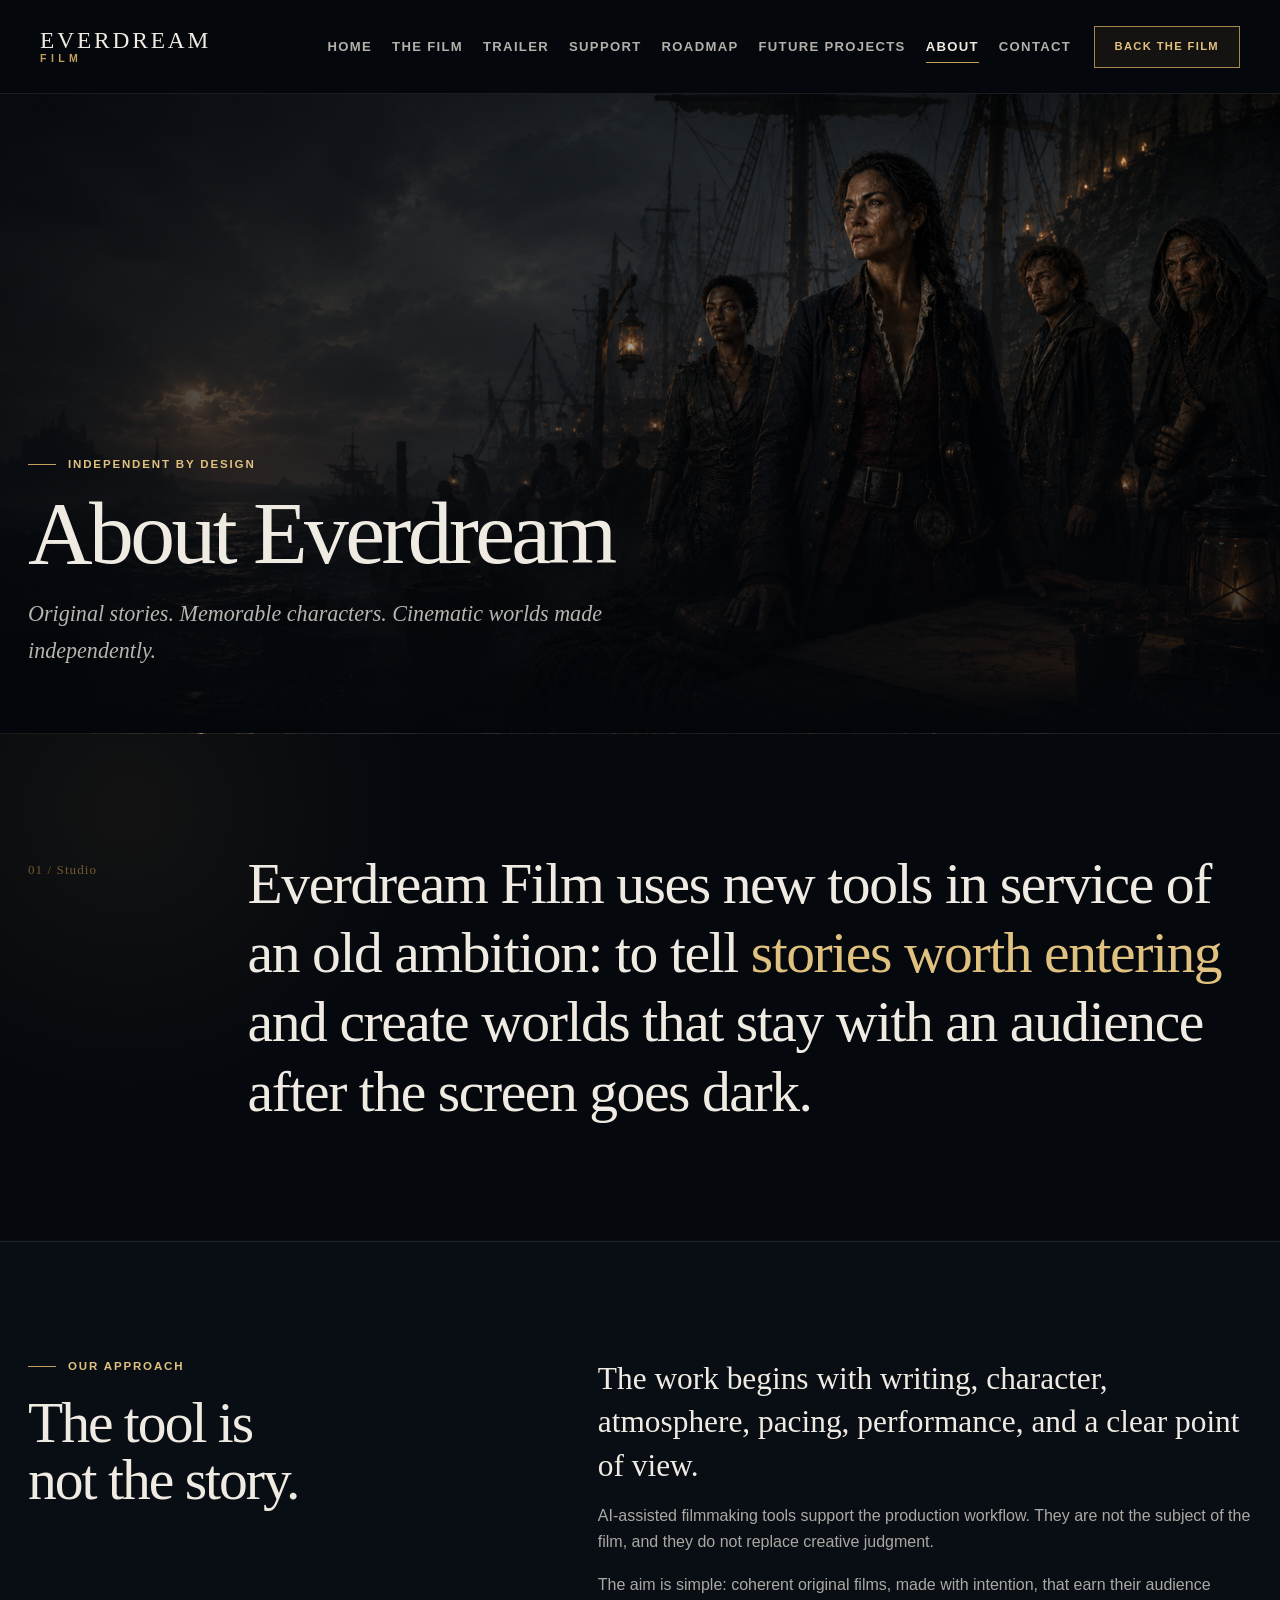
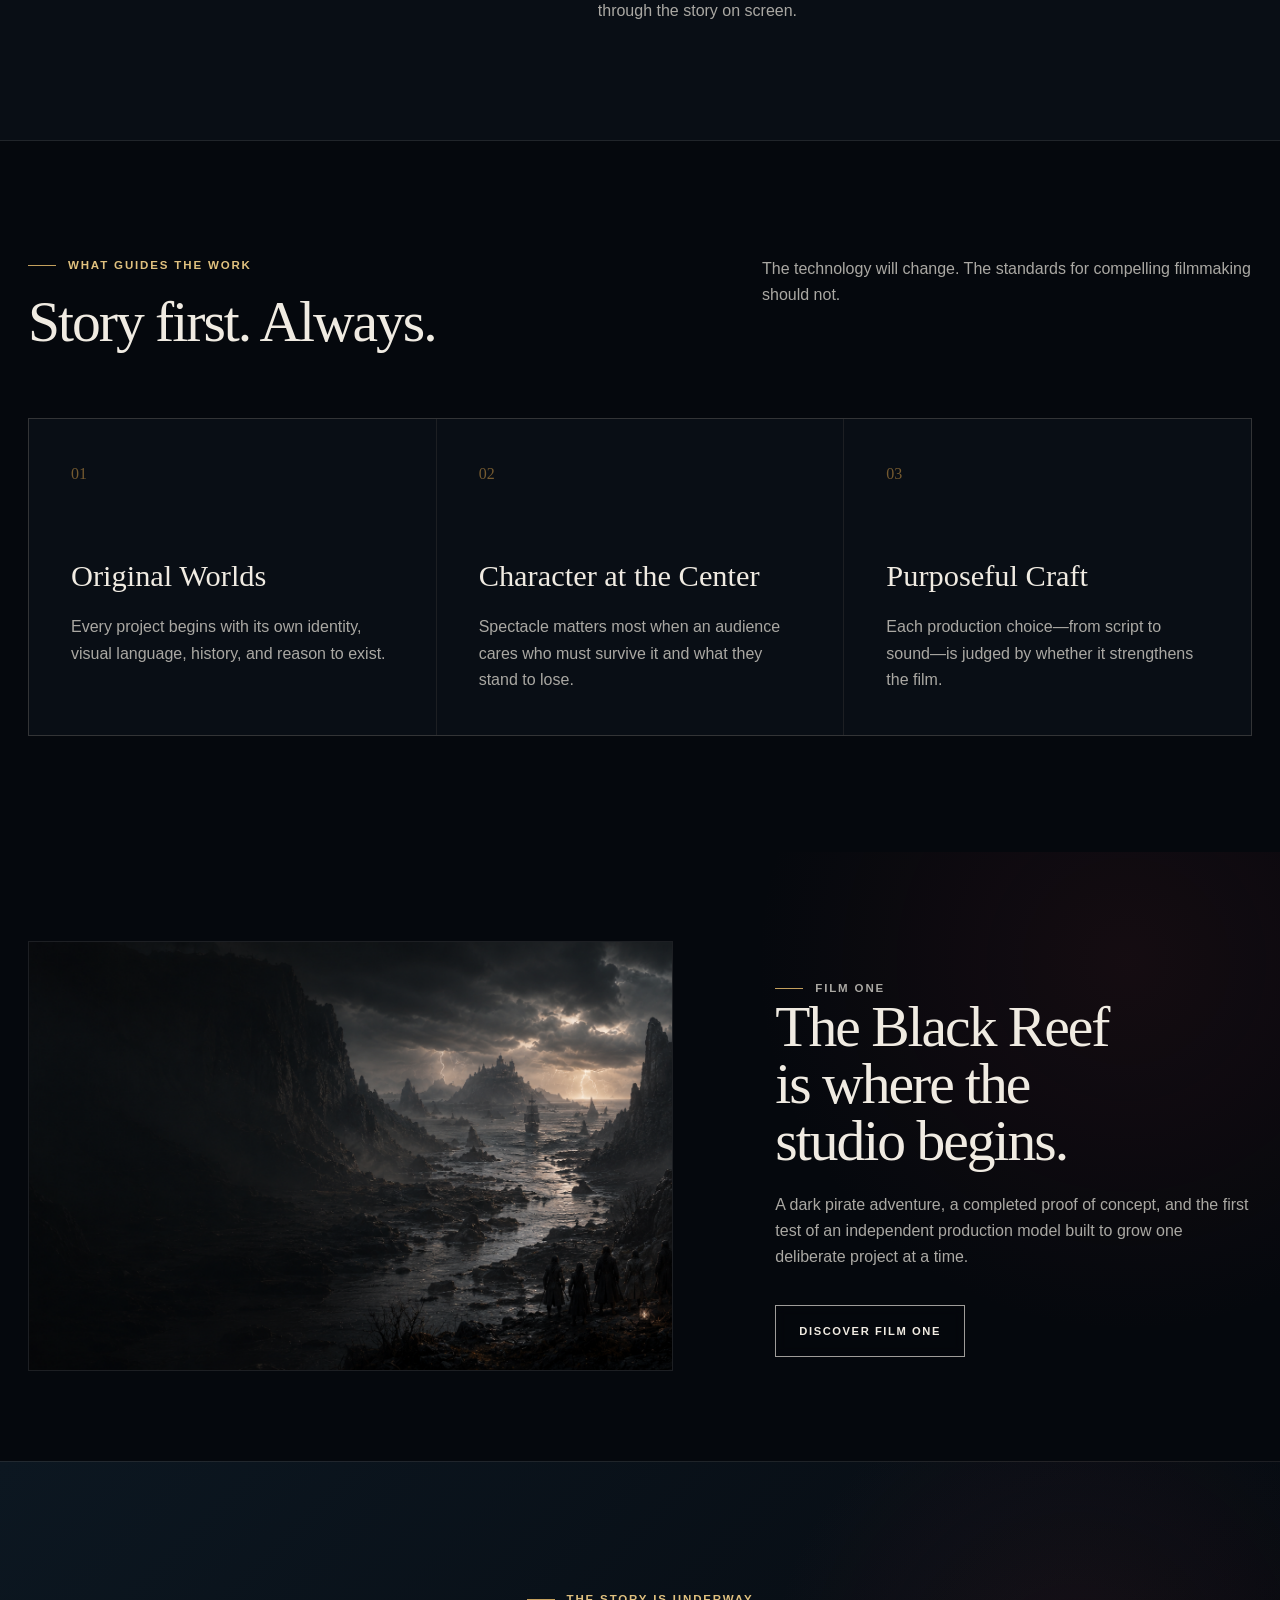
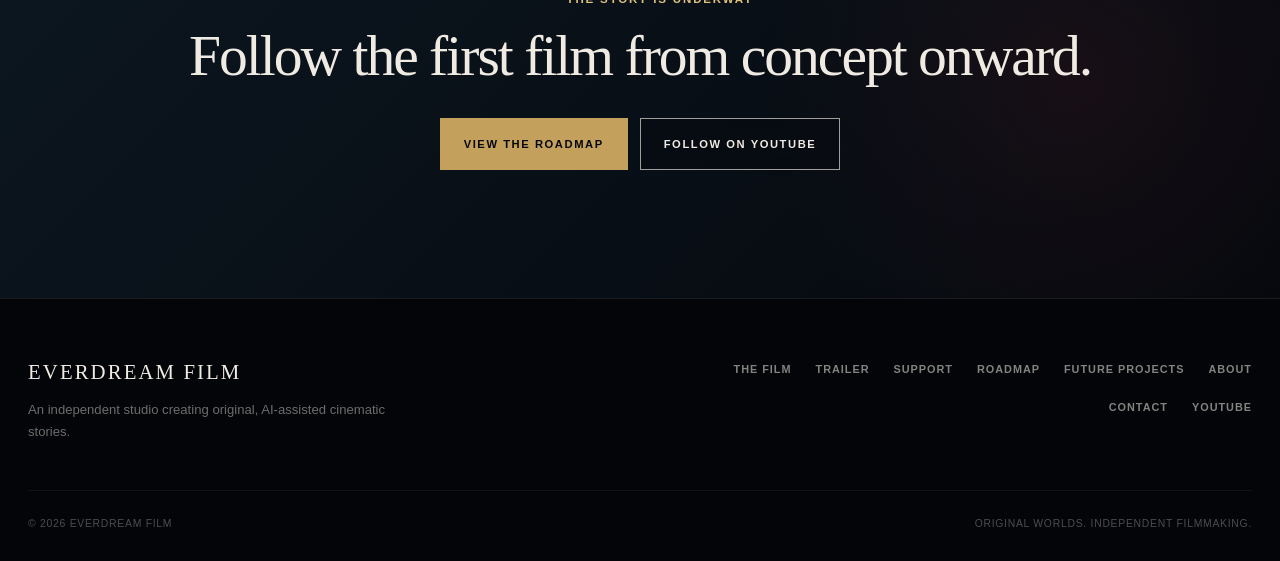
==== about.html @ 4c3705dc "Initial Everdream Film website" ====
<!doctype html>
<html lang="en">
  <head>
    <meta charset="utf-8">
    <meta name="viewport" content="width=device-width, initial-scale=1">
    <meta name="description" content="Everdream Film is an independent studio focused on original AI-assisted cinematic storytelling, characters, and worlds.">
    <meta name="theme-color" content="#05080d">
    <title>About | Everdream Film</title>
    <link rel="stylesheet" href="css/styles.css">
    <script src="js/main.js" defer></script>
  </head>
  <body>
    <a class="skip-link" href="#main-content">Skip to content</a>

    <header class="site-header">
      <div class="nav-wrap">
        <a class="wordmark" href="index.html" aria-label="Everdream Film home"><span class="wordmark__name">EVERDREAM</span><span class="wordmark__type">Film</span></a>
        <button class="menu-toggle" type="button" aria-expanded="false" aria-controls="site-navigation" aria-label="Open navigation"><span class="menu-toggle__line"></span></button>
        <nav class="site-nav" id="site-navigation" aria-label="Primary navigation" data-open="false">
          <ul class="site-nav__list">
            <li><a class="site-nav__link" href="index.html">Home</a></li>
            <li><a class="site-nav__link" href="film.html">The Film</a></li>
            <li><a class="site-nav__link" href="trailer.html">Trailer</a></li>
            <li><a class="site-nav__link" href="support.html">Support</a></li>
            <li><a class="site-nav__link" href="roadmap.html">Roadmap</a></li>
            <li><a class="site-nav__link" href="projects.html">Future Projects</a></li>
            <li><a class="site-nav__link" href="about.html" aria-current="page">About</a></li>
            <li><a class="site-nav__link" href="contact.html">Contact</a></li>
          </ul>
          <a class="back-film" href="support.html">Back the Film</a>
        </nav>
      </div>
    </header>

    <main id="main-content">
      <section class="page-hero page-hero--about" aria-labelledby="page-title">
        <div class="page-hero__content">
          <p class="eyebrow">Independent by design</p>
          <h1 class="page-title" id="page-title">About Everdream</h1>
          <p class="lede">Original stories. Memorable characters. Cinematic worlds made independently.</p>
        </div>
      </section>

      <section class="section about-manifesto" aria-labelledby="studio-statement">
        <div class="shell about-manifesto__grid">
          <p class="about-manifesto__index" aria-hidden="true">01 / Studio</p>
          <p class="about-statement" id="studio-statement">Everdream Film uses new tools in service of an old ambition: to tell <em>stories worth entering</em> and create worlds that stay with an audience after the screen goes dark.</p>
        </div>
      </section>

      <section class="section section--navy" aria-labelledby="approach-title">
        <div class="shell intro-grid">
          <div><p class="eyebrow">Our approach</p><h2 class="section-title" id="approach-title">The tool is not the story.</h2></div>
          <div class="body-copy">
            <p class="intro-copy">The work begins with writing, character, atmosphere, pacing, performance, and a clear point of view.</p>
            <p>AI-assisted filmmaking tools support the production workflow. They are not the subject of the film, and they do not replace creative judgment.</p>
            <p>The aim is simple: coherent original films, made with intention, that earn their audience through the story on screen.</p>
          </div>
        </div>
      </section>

      <section class="section" aria-labelledby="principles-title">
        <div class="shell">
          <div class="section-heading section-heading--top">
            <div><p class="eyebrow">What guides the work</p><h2 class="section-title" id="principles-title">Story first. Always.</h2></div>
            <p class="section-heading__copy">The technology will change. The standards for compelling filmmaking should not.</p>
          </div>

          <div class="principles-grid">
            <article class="principle"><span class="principle__index">01</span><h3>Original Worlds</h3><p>Every project begins with its own identity, visual language, history, and reason to exist.</p></article>
            <article class="principle"><span class="principle__index">02</span><h3>Character at the Center</h3><p>Spectacle matters most when an audience cares who must survive it and what they stand to lose.</p></article>
            <article class="principle"><span class="principle__index">03</span><h3>Purposeful Craft</h3><p>Each production choice—from script to sound—is judged by whether it strengthens the film.</p></article>
          </div>
        </div>
      </section>

      <section class="section section--compact section--red-glow about-film-one" aria-labelledby="first-project-title">
        <div class="shell story-grid">
          <div class="about-film-art"><img src="assets/images/3317222d-1629-45ef-945c-880b752edb7c.png" alt="The crew looking toward the distant island of Black Reef" loading="lazy"></div>
          <div class="story-copy">
            <p class="eyebrow">Film One</p>
            <h2 class="section-title" id="first-project-title">The Black Reef is where the studio begins.</h2>
            <p>A dark pirate adventure, a completed proof of concept, and the first test of an independent production model built to grow one deliberate project at a time.</p>
            <div class="button-row"><a class="button button--ghost" href="film.html">Discover Film One</a></div>
          </div>
        </div>
      </section>

      <section class="closing-cta" aria-labelledby="about-cta-title">
        <div class="shell closing-cta__inner">
          <p class="eyebrow">The story is underway</p>
          <h2 class="section-title" id="about-cta-title">Follow the first film from concept onward.</h2>
          <div class="button-row"><a class="button button--primary" href="roadmap.html">View the Roadmap</a><a class="button button--ghost" href="https://www.youtube.com/@EverdreamAI">Follow on YouTube</a></div>
        </div>
      </section>
    </main>

    <footer class="site-footer">
      <div class="shell">
        <div class="footer-top"><div><p class="footer-title">Everdream Film</p><p class="footer-copy">An independent studio creating original, AI-assisted cinematic stories.</p></div><ul class="footer-nav" aria-label="Footer navigation"><li><a href="film.html">The Film</a></li><li><a href="trailer.html">Trailer</a></li><li><a href="support.html">Support</a></li><li><a href="roadmap.html">Roadmap</a></li><li><a href="projects.html">Future Projects</a></li><li><a href="about.html">About</a></li><li><a href="contact.html">Contact</a></li><li><a href="https://www.youtube.com/@EverdreamAI">YouTube</a></li></ul></div>
        <div class="footer-bottom"><span>© <span data-current-year>2026</span> Everdream Film</span><span>Original worlds. Independent filmmaking.</span></div>
      </div>
    </footer>
  </body>
</html>
---- css/styles.css ----
:root {
  color-scheme: dark;
  --ink: #05080d;
  --ink-soft: #090e15;
  --navy: #0b151f;
  --navy-light: #142331;
  --paper: #f0ebe2;
  --muted: #aaa8a3;
  --gold: #c4a05d;
  --gold-light: #e0c17f;
  --gold-dark: #755a30;
  --red: #682128;
  --line: rgba(196, 160, 93, 0.23);
  --line-soft: rgba(240, 235, 226, 0.1);
  --serif: "Iowan Old Style", "Palatino Linotype", Palatino, Georgia, serif;
  --sans: Inter, ui-sans-serif, -apple-system, BlinkMacSystemFont, "Segoe UI", sans-serif;
  --page: min(1240px, calc(100% - 56px));
  --header-height: 94px;
  --ease: 240ms ease;
}

* {
  box-sizing: border-box;
}

html {
  scroll-behavior: smooth;
  scroll-padding-top: calc(var(--header-height) + 24px);
}

body {
  margin: 0;
  background: var(--ink);
  color: var(--paper);
  font-family: var(--sans);
  font-size: 16px;
  line-height: 1.65;
  -webkit-font-smoothing: antialiased;
  overflow-x: clip;
}

body.menu-open {
  overflow: hidden;
}

img,
video {
  display: block;
  max-width: 100%;
}

a {
  color: inherit;
  text-decoration: none;
}

button,
a {
  -webkit-tap-highlight-color: transparent;
}

button {
  color: inherit;
  font: inherit;
}

:focus-visible {
  outline: 2px solid var(--gold-light);
  outline-offset: 4px;
}

::selection {
  background: var(--gold);
  color: var(--ink);
}

.skip-link {
  position: fixed;
  top: 12px;
  left: 12px;
  z-index: 1000;
  padding: 10px 16px;
  background: var(--paper);
  color: var(--ink);
  transform: translateY(-160%);
  transition: transform var(--ease);
}

.skip-link:focus {
  transform: translateY(0);
}

.visually-hidden {
  position: absolute;
  width: 1px;
  height: 1px;
  padding: 0;
  margin: -1px;
  overflow: hidden;
  clip: rect(0, 0, 0, 0);
  white-space: nowrap;
  border: 0;
}

.shell {
  width: var(--page);
  margin-inline: auto;
}

/* Header and navigation */
.site-header {
  position: sticky;
  top: 0;
  z-index: 100;
  height: var(--header-height);
  border-bottom: 1px solid rgba(240, 235, 226, 0.09);
  background: rgba(5, 8, 13, 0.92);
  backdrop-filter: blur(12px);
  -webkit-backdrop-filter: blur(12px);
  transition: background-color var(--ease), box-shadow var(--ease);
}

.site-header.is-scrolled {
  background: rgba(5, 8, 13, 0.975);
  box-shadow: 0 12px 38px rgba(0, 0, 0, 0.22);
}

.nav-wrap {
  display: flex;
  width: min(1480px, calc(100% - 80px));
  height: 100%;
  align-items: center;
  justify-content: space-between;
  margin-inline: auto;
}

.wordmark {
  position: relative;
  z-index: 102;
  display: inline-flex;
  flex-direction: column;
  gap: 1px;
  line-height: 1;
  letter-spacing: 0.18em;
}

.wordmark__name {
  font-family: var(--serif);
  font-size: 1.46rem;
}

.wordmark__type {
  color: var(--gold);
  font-size: 0.66rem;
  font-weight: 700;
  letter-spacing: 0.42em;
  text-transform: uppercase;
}

.site-nav {
  display: flex;
  align-items: center;
  gap: clamp(22px, 1.75vw, 32px);
}

.site-nav__list {
  display: flex;
  align-items: center;
  gap: clamp(20px, 1.55vw, 29px);
  margin: 0;
  padding: 0;
  list-style: none;
}

.site-nav__link {
  position: relative;
  color: rgba(240, 235, 226, 0.74);
  font-size: 0.82rem;
  font-weight: 650;
  letter-spacing: 0.1em;
  text-transform: uppercase;
  transition: color var(--ease);
}

.site-nav__link::after {
  position: absolute;
  right: 0;
  bottom: -9px;
  left: 0;
  height: 1px;
  background: var(--gold);
  content: "";
  transform: scaleX(0);
  transform-origin: right;
  transition: transform var(--ease);
}

.site-nav__link:hover,
.site-nav__link[aria-current="page"] {
  color: var(--paper);
}

.site-nav__link:hover::after,
.site-nav__link[aria-current="page"]::after {
  transform: scaleX(1);
  transform-origin: left;
}

.back-film {
  display: inline-flex;
  min-height: 42px;
  align-items: center;
  justify-content: center;
  padding: 9px 20px;
  border: 1px solid rgba(196, 160, 93, 0.82);
  background: rgba(196, 160, 93, 0.08);
  color: var(--gold-light);
  font-size: 0.7rem;
  font-weight: 750;
  letter-spacing: 0.12em;
  text-transform: uppercase;
  transition: background var(--ease), color var(--ease), border-color var(--ease);
}

.back-film:hover {
  border-color: var(--gold-light);
  background: var(--gold-light);
  color: var(--ink);
}

.menu-toggle {
  position: relative;
  z-index: 102;
  display: none;
  width: 46px;
  height: 46px;
  padding: 0;
  border: 0;
  background: transparent;
  cursor: pointer;
}

.menu-toggle__line,
.menu-toggle::before,
.menu-toggle::after {
  position: absolute;
  left: 11px;
  width: 24px;
  height: 1px;
  background: var(--paper);
  content: "";
  transition: transform var(--ease), opacity var(--ease), top var(--ease);
}

.menu-toggle::before { top: 15px; }
.menu-toggle__line { top: 22px; }
.menu-toggle::after { top: 29px; }
.menu-toggle[aria-expanded="true"]::before { top: 22px; transform: rotate(45deg); }
.menu-toggle[aria-expanded="true"] .menu-toggle__line { opacity: 0; }
.menu-toggle[aria-expanded="true"]::after { top: 22px; transform: rotate(-45deg); }

/* Type and shared elements */
.eyebrow {
  display: flex;
  align-items: center;
  gap: 12px;
  margin: 0 0 18px;
  color: var(--gold-light);
  font-size: 0.72rem;
  font-weight: 700;
  letter-spacing: 0.16em;
  text-transform: uppercase;
}

.eyebrow::before {
  width: 28px;
  height: 1px;
  background: var(--gold);
  content: "";
}

.display-title,
.section-title,
.page-title {
  margin: 0;
  font-family: var(--serif);
  font-weight: 400;
  text-wrap: balance;
}

.display-title {
  max-width: 700px;
  font-size: clamp(4.4rem, 8vw, 8.4rem);
  line-height: 0.86;
  letter-spacing: -0.045em;
}

.page-title {
  max-width: 860px;
  font-size: clamp(3.5rem, 7vw, 7rem);
  line-height: 0.92;
  letter-spacing: -0.04em;
}

.section-title {
  font-size: clamp(2.55rem, 4.5vw, 4.9rem);
  line-height: 0.99;
  letter-spacing: -0.035em;
}

.lede {
  max-width: 680px;
  margin: 22px 0 0;
  color: rgba(240, 235, 226, 0.76);
  font-family: var(--serif);
  font-size: clamp(1.1rem, 1.8vw, 1.38rem);
  font-style: italic;
}

.button-row {
  display: flex;
  flex-wrap: wrap;
  gap: 12px;
  margin-top: 34px;
}

.button {
  display: inline-flex;
  min-height: 52px;
  align-items: center;
  justify-content: center;
  padding: 13px 23px;
  border: 1px solid var(--gold);
  font-size: 0.7rem;
  font-weight: 750;
  letter-spacing: 0.14em;
  text-transform: uppercase;
  transition: background var(--ease), color var(--ease), border-color var(--ease), transform var(--ease);
}

.button:hover {
  transform: translateY(-2px);
}

.button--primary {
  background: var(--gold);
  color: var(--ink);
}

.button--primary:hover {
  border-color: var(--gold-light);
  background: var(--gold-light);
}

.button--ghost {
  border-color: rgba(240, 235, 226, 0.66);
  background: rgba(5, 8, 13, 0.22);
  color: var(--paper);
  backdrop-filter: blur(6px);
}

.button--ghost:hover {
  border-color: var(--paper);
  background: var(--paper);
  color: var(--ink);
}

.text-link {
  display: inline-flex;
  align-items: center;
  gap: 11px;
  padding-bottom: 3px;
  border-bottom: 1px solid var(--gold-dark);
  color: var(--gold-light);
  font-size: 0.7rem;
  font-weight: 750;
  letter-spacing: 0.12em;
  text-transform: uppercase;
  transition: gap var(--ease), border-color var(--ease);
}

.text-link::after { content: "→"; }
.text-link:hover { gap: 16px; border-color: var(--gold-light); }

.text-link--crew {
  min-height: 36px;
  padding: 3px 2px 7px;
  border-bottom-color: rgba(224, 193, 127, 0.72);
  letter-spacing: 0.14em;
}

.text-link--crew::after {
  font-size: 1rem;
  transition: transform var(--ease);
}

.text-link--crew:hover {
  border-color: var(--gold-light);
}

.text-link--crew:hover::after {
  transform: translateX(3px);
}

.section {
  position: relative;
  padding: clamp(78px, 9vw, 126px) 0;
}

.section--compact { padding: clamp(66px, 7vw, 96px) 0; }
.section--navy { border-block: 1px solid var(--line-soft); background: var(--ink-soft); }
.section--red-glow {
  background: radial-gradient(circle at 88% 18%, rgba(104, 33, 40, 0.16), transparent 30%), var(--ink);
}

.section-heading {
  display: flex;
  align-items: flex-end;
  justify-content: space-between;
  gap: 40px;
  margin-bottom: clamp(38px, 5.5vw, 68px);
}

.section-heading--tight { margin-bottom: clamp(32px, 4vw, 50px); }
.section-heading--top { align-items: flex-start; }

.section-heading__copy {
  max-width: 490px;
  margin: 0;
  color: var(--muted);
}

.intro-grid {
  display: grid;
  grid-template-columns: minmax(0, 0.82fr) minmax(0, 1.18fr);
  gap: clamp(40px, 9vw, 130px);
  align-items: start;
}

.intro-copy {
  margin: 0 0 24px;
  color: var(--paper);
  font-family: var(--serif);
  font-size: clamp(1.45rem, 2.45vw, 2.2rem);
  line-height: 1.38;
}

.body-copy { max-width: 680px; color: var(--muted); }
.body-copy p { margin-block: 0 16px; }
.body-copy p:last-child { margin-bottom: 0; }

/* Homepage */
.home-page .site-header {
  border-bottom-color: rgba(240, 235, 226, 0.1);
  background: rgba(5, 8, 13, 0.92);
}

.home-hero {
  position: relative;
  height: calc(100svh - var(--header-height));
  min-height: 640px;
  overflow: hidden;
  background: var(--ink);
}

.home-hero__art {
  position: absolute;
  inset: 0;
  width: 100%;
  height: 100%;
  object-fit: cover;
  object-position: 50% 45%;
}

.home-hero::before {
  position: absolute;
  inset: 0;
  z-index: 1;
  background:
    linear-gradient(90deg, rgba(3, 6, 10, 0.66) 0%, rgba(3, 6, 10, 0.1) 40%, transparent 62%),
    linear-gradient(0deg, rgba(3, 6, 10, 0.92) 0%, rgba(3, 6, 10, 0.13) 38%, transparent 62%);
  content: "";
  pointer-events: none;
}

.home-hero__content {
  position: absolute;
  bottom: clamp(46px, 6.5vh, 72px);
  left: max(40px, calc((100% - min(1480px, calc(100% - 80px))) / 2));
  z-index: 2;
  width: min(610px, calc(100% - 56px));
  text-shadow: 0 3px 30px rgba(0, 0, 0, 0.72);
}

.home-hero__subtitle {
  margin: 30px 0 0;
  color: rgba(240, 235, 226, 0.87);
  font-family: var(--serif);
  font-size: clamp(1.12rem, 1.8vw, 1.45rem);
  font-style: italic;
}

.home-hero .button-row { margin-top: 40px; }
.home-hero .button { min-height: 58px; padding: 15px 29px; }

.home-trailer { background: #070b11; }

.js .home-page .reveal-section {
  opacity: 0;
  transform: translateY(12px);
  transition: opacity 520ms ease, transform 520ms ease;
}

.js .home-page .reveal-section.is-visible {
  opacity: 1;
  transform: translateY(0);
}

.trailer-poster {
  position: relative;
  display: block;
  overflow: hidden;
  border: 1px solid var(--line);
  background: var(--navy);
  box-shadow: 0 32px 90px rgba(0, 0, 0, 0.36);
}

.trailer-poster::after {
  position: absolute;
  inset: 0;
  background: linear-gradient(0deg, rgba(3, 6, 10, 0.78), transparent 30%);
  content: "";
  transition: background var(--ease);
}

.trailer-poster img {
  width: 100%;
  aspect-ratio: 16 / 9;
  object-fit: cover;
  transition: transform 700ms ease;
}

.trailer-poster:hover img { transform: scale(1.015); }
.trailer-poster:hover::after { background: linear-gradient(0deg, rgba(3, 6, 10, 0.66), transparent 34%); }

.play-button {
  position: absolute;
  top: 50%;
  left: 50%;
  z-index: 3;
  display: grid;
  width: 88px;
  height: 88px;
  place-items: center;
  border: 1px solid rgba(224, 193, 127, 0.9);
  border-radius: 50%;
  background: rgba(3, 6, 10, 0.42);
  box-shadow: 0 10px 38px rgba(0, 0, 0, 0.35);
  transform: translate(-50%, -50%);
  transition: background var(--ease), transform var(--ease);
  backdrop-filter: blur(5px);
}

.play-button::after {
  width: 0;
  height: 0;
  margin-left: 5px;
  border-top: 9px solid transparent;
  border-bottom: 9px solid transparent;
  border-left: 15px solid var(--gold-light);
  content: "";
}

.trailer-poster:hover .play-button {
  background: rgba(196, 160, 93, 0.2);
  transform: translate(-50%, -50%) scale(1.06);
}

.trailer-poster__meta {
  position: absolute;
  right: 25px;
  bottom: 20px;
  z-index: 3;
  color: rgba(240, 235, 226, 0.75);
  font-size: 0.72rem;
  letter-spacing: 0.08em;
  text-transform: uppercase;
}

.crew-grid {
  display: grid;
  grid-template-columns: repeat(3, 1fr);
  gap: 18px;
}

.crew-card {
  position: relative;
  overflow: hidden;
  border: 1px solid var(--line-soft);
  background: var(--navy);
  transition: border-color var(--ease), transform var(--ease);
}

.character-card { cursor: pointer; }

.crew-card__open {
  position: absolute;
  inset: 0;
  z-index: 3;
  width: 100%;
  padding: 0;
  border: 0;
  background: transparent;
  cursor: pointer;
}

.crew-card__open:focus-visible {
  outline: 2px solid var(--gold-light);
  outline-offset: -5px;
}

.crew-card:hover {
  border-color: var(--gold-dark);
  transform: translateY(-4px);
}

.crew-card img {
  width: 100%;
  aspect-ratio: 4 / 5;
  object-fit: cover;
  object-position: center 22%;
  filter: saturate(0.88) contrast(1.03);
  transition: filter var(--ease), transform 600ms ease;
}

.crew-card:hover img {
  filter: saturate(1) contrast(1.03);
  transform: scale(1.015);
}

.crew-card--rat img { object-position: center; }

.crew-card__body {
  position: relative;
  padding: 25px 26px 28px;
  border-top: 1px solid var(--line-soft);
}

.crew-card__body::before {
  position: absolute;
  top: -1px;
  left: 26px;
  width: 44px;
  height: 1px;
  background: var(--gold);
  content: "";
}

.crew-card h3 {
  margin: 0;
  font-family: var(--serif);
  font-size: clamp(1.5rem, 2.1vw, 2rem);
  font-weight: 400;
  line-height: 1.1;
}

.crew-card p {
  margin: 9px 0 0;
  color: var(--muted);
  font-size: 0.88rem;
}

.crew-card__prompt {
  display: inline-flex;
  align-items: center;
  gap: 8px;
  margin-top: 16px;
  color: var(--gold-light);
  font-size: 0.64rem;
  font-weight: 700;
  letter-spacing: 0.13em;
  text-transform: uppercase;
}

.crew-card__prompt::after {
  content: "+";
  font-family: var(--serif);
  font-size: 1rem;
  transition: transform var(--ease);
}

.character-card:hover .crew-card__prompt::after { transform: rotate(90deg); }

.character-dialog {
  width: min(980px, calc(100% - 40px));
  max-width: none;
  max-height: min(780px, calc(100dvh - 40px));
  margin: auto;
  padding: 0;
  overflow: hidden;
  border: 1px solid rgba(196, 160, 93, 0.42);
  background: var(--ink-soft);
  color: var(--paper);
  box-shadow: 0 40px 120px rgba(0, 0, 0, 0.74);
}

.character-dialog::backdrop {
  background: rgba(2, 4, 7, 0.82);
  backdrop-filter: blur(8px);
}

.character-dialog__surface {
  position: relative;
  display: grid;
  grid-template-columns: minmax(280px, 0.8fr) minmax(0, 1.2fr);
  min-height: 600px;
}

.character-dialog__portrait {
  min-height: 0;
  overflow: hidden;
  background: var(--navy);
}

.character-dialog__portrait img {
  width: 100%;
  height: 100%;
  object-fit: cover;
  object-position: center 22%;
}

.character-dialog__copy {
  align-self: center;
  padding: clamp(42px, 6vw, 76px);
}

.character-dialog__copy h2 {
  margin: 0;
  font-family: var(--serif);
  font-size: clamp(2.6rem, 5vw, 4.8rem);
  font-weight: 400;
  line-height: 0.98;
}

.character-dialog__lead {
  margin: 24px 0 0;
  color: var(--gold-light);
  font-family: var(--serif);
  font-size: clamp(1.15rem, 2vw, 1.5rem);
  font-style: italic;
  line-height: 1.45;
}

.character-dialog__bio { margin-top: 24px; color: var(--muted); }
.character-dialog__bio p { margin: 0; }
.character-dialog__bio p + p { margin-top: 14px; }

.character-dialog__close {
  position: absolute;
  top: 16px;
  right: 16px;
  z-index: 2;
  display: grid;
  width: 44px;
  height: 44px;
  place-items: center;
  border: 1px solid rgba(240, 235, 226, 0.28);
  border-radius: 50%;
  background: rgba(5, 8, 13, 0.72);
  color: var(--paper);
  font-size: 1.5rem;
  cursor: pointer;
  transition: border-color var(--ease), background var(--ease), transform var(--ease);
}

.character-dialog__close:hover { border-color: var(--gold-light); background: var(--navy); transform: rotate(4deg); }

.studio-teaser { background: var(--ink); }

.studio-teaser__visual {
  position: relative;
  display: block;
  min-height: 560px;
  overflow: hidden;
  border: 1px solid var(--line-soft);
}

.studio-teaser__visual::after {
  position: absolute;
  inset: 0;
  background: linear-gradient(90deg, rgba(3, 6, 10, 0.15), transparent 55%), linear-gradient(0deg, rgba(3, 6, 10, 0.88), transparent 60%);
  content: "";
}

.studio-teaser__visual img {
  width: 100%;
  height: 100%;
  min-height: 560px;
  object-fit: cover;
  object-position: center;
  transition: transform 800ms ease;
}

.studio-teaser__visual:hover img { transform: scale(1.012); }

.studio-teaser__copy {
  position: absolute;
  bottom: clamp(30px, 5vw, 64px);
  left: clamp(26px, 5vw, 64px);
  z-index: 2;
  max-width: 640px;
}

.studio-teaser__copy .text-link { margin-top: 30px; }

/* Image-led film and project pages */
.film-hero,
.projects-hero {
  position: relative;
  min-height: max(620px, 88svh);
  overflow: hidden;
  background: var(--ink);
}

.film-hero > img,
.projects-hero > img {
  position: absolute;
  inset: 0;
  width: 100%;
  height: 100%;
  object-fit: cover;
}

.film-hero > img { object-position: 50% 34%; }
.projects-hero > img { object-position: 50% center; }

.film-hero::after,
.projects-hero::after {
  position: absolute;
  inset: 0;
  background: linear-gradient(0deg, rgba(3, 6, 10, 0.94), transparent 53%), linear-gradient(90deg, rgba(3, 6, 10, 0.45), transparent 48%);
  content: "";
}

.film-hero__content,
.projects-hero .page-hero__content {
  position: absolute;
  right: 0;
  bottom: clamp(50px, 8vh, 90px);
  left: 0;
  z-index: 2;
  padding: 0;
}

.film-world {
  position: relative;
  min-height: clamp(560px, 58vw, 760px);
  overflow: hidden;
  border-block: 1px solid var(--line-soft);
}

.film-world > img {
  position: absolute;
  inset: 0;
  width: 100%;
  height: 100%;
  object-fit: cover;
  object-position: 56% center;
}

.film-world::after {
  position: absolute;
  inset: 0;
  background: linear-gradient(90deg, rgba(3, 6, 10, 0.84) 0%, rgba(3, 6, 10, 0.58) 34%, transparent 68%), linear-gradient(0deg, rgba(3, 6, 10, 0.54), transparent 56%);
  content: "";
}

.film-world__copy {
  position: absolute;
  right: 0;
  bottom: clamp(48px, 9%, 88px);
  left: 0;
  z-index: 2;
  padding-right: 52%;
}

.film-world__copy .section-title { max-width: 640px; font-size: clamp(2.8rem, 5.2vw, 5.6rem); }

.film-world__copy p:last-child {
  max-width: 590px;
  margin: 24px 0 0;
  color: rgba(240, 235, 226, 0.72);
  font-size: 1.06rem;
}

.crew-grid--film { grid-template-columns: repeat(3, 1fr); }

.film-stakes {
  display: grid;
  grid-template-columns: minmax(0, 1.08fr) minmax(430px, 0.92fr);
  min-height: 720px;
  border-block: 1px solid var(--line-soft);
  background: var(--ink-soft);
}

.film-stakes__art { min-height: 580px; overflow: hidden; }
.film-stakes__art img { width: 100%; height: 100%; object-fit: cover; object-position: 45% center; }

.film-stakes__content {
  display: flex;
  flex-direction: column;
  justify-content: center;
  padding: clamp(54px, 7vw, 106px);
  background: radial-gradient(circle at 100% 0, rgba(104, 33, 40, 0.16), transparent 36%), var(--ink-soft);
}

.film-stakes__lead {
  margin: 28px 0 0;
  color: rgba(240, 235, 226, 0.78);
  font-family: var(--serif);
  font-size: clamp(1.25rem, 2vw, 1.75rem);
  line-height: 1.5;
}

.stakes-list { margin-top: 42px; border-top: 1px solid var(--line-soft); }
.stakes-list > div { display: grid; grid-template-columns: 34px 1fr; gap: 14px; padding: 20px 0; border-bottom: 1px solid var(--line-soft); }
.stakes-list span { color: var(--gold-dark); font-family: var(--serif); }
.stakes-list p { margin: 0; color: var(--muted); }

.lore-grid {
  display: grid;
  grid-template-columns: repeat(3, 1fr);
  gap: 1px;
  border: 1px solid var(--line-soft);
  background: var(--line-soft);
}

.lore-card {
  min-height: 260px;
  padding: 34px;
  background: var(--ink-soft);
}

.lore-card__number { color: var(--gold-dark); font-family: var(--serif); font-size: 1.25rem; }
.lore-card h3 { margin: 50px 0 11px; font-family: var(--serif); font-size: 1.8rem; font-weight: 400; }
.lore-card p { margin: 0; color: var(--muted); font-size: 0.92rem; }

/* Interior page heroes */
.page-hero {
  position: relative;
  display: flex;
  min-height: clamp(420px, 38vw, 470px);
  align-items: flex-end;
  overflow: hidden;
  border-bottom: 1px solid var(--line-soft);
  background-color: var(--navy);
  background-position: center 34%;
  background-size: cover;
}

.page-hero--trailer { background-image: url("../assets/images/trailer-black-reef.png"); background-position: center 30%; }
.page-hero--support { background-image: url("../assets/images/420d20b5-85be-4107-9ee0-672ff41a0551.png"); background-position: center 43%; }
.page-hero--roadmap { background-image: url("../assets/images/future-projects.png"); background-position: center 50%; }
.page-hero--about { min-height: clamp(520px, 50vw, 680px); background-image: url("../assets/images/370b3db3-9d6c-4b3a-a5e7-503d457cbce5.png"); background-position: center 4%; }

.page-hero::after {
  position: absolute;
  inset: 0;
  background: linear-gradient(0deg, rgba(3, 6, 10, 0.96), rgba(3, 6, 10, 0.14) 74%), linear-gradient(90deg, rgba(3, 6, 10, 0.58), transparent 64%);
  content: "";
}

.page-hero__content {
  position: relative;
  z-index: 2;
  width: var(--page);
  margin-inline: auto;
  padding: 0 0 clamp(48px, 5vw, 66px);
}

.support-hero__actions { margin-top: 30px; }

.page-title--wide {
  max-width: 1080px;
  font-size: clamp(3.2rem, 6vw, 6.15rem);
}

/* Trailer page */
.trailer-stage { position: relative; }

.trailer-stage__frame {
  position: relative;
  overflow: hidden;
  border: 1px solid var(--line);
  background: var(--navy);
  box-shadow: 0 32px 90px rgba(0, 0, 0, 0.36);
  aspect-ratio: 16 / 9;
}

.trailer-stage__frame::after {
  position: absolute;
  inset: 0;
  background: rgba(3, 6, 10, 0.06);
  content: "";
}

.trailer-stage__frame img {
  width: 100%;
  height: 100%;
  object-fit: cover;
}

.trailer-meta {
  display: grid;
  grid-template-columns: repeat(3, 1fr);
  margin-top: 1px;
  border: 1px solid var(--line-soft);
}

.meta-item {
  padding: 25px 28px;
  border-right: 1px solid var(--line-soft);
}

.meta-item:last-child { border-right: 0; }
.meta-item__label { display: block; margin-bottom: 4px; color: var(--gold); font-size: 0.67rem; letter-spacing: 0.1em; text-transform: uppercase; }
.meta-item__value { font-family: var(--serif); font-size: 1.2rem; }

/* Support */
.support-summary {
  display: grid;
  grid-template-columns: 1.1fr 0.9fr;
  gap: 1px;
  border: 1px solid var(--line-soft);
  background: var(--line-soft);
}

.support-summary__main,
.support-summary__status { padding: clamp(34px, 5vw, 62px); background: var(--ink-soft); }

.funding-amount { margin: 10px 0 0; font-family: var(--serif); font-size: clamp(4rem, 7.5vw, 6.8rem); font-weight: 400; line-height: 1; }
.funding-label { margin: 10px 0 0; color: var(--muted); font-size: 0.75rem; letter-spacing: 0.08em; text-transform: uppercase; }
.status-mark { display: grid; width: 44px; height: 44px; place-items: center; margin-bottom: 28px; border: 1px solid var(--gold); border-radius: 50%; color: var(--gold-light); }
.support-summary__status h2 { margin: 0; font-family: var(--serif); font-size: 2rem; font-weight: 400; }
.support-summary__status p { margin: 10px 0 0; color: var(--muted); }

.tier-grid { display: grid; grid-template-columns: repeat(2, 1fr); gap: 16px; }
.tier-card {
  position: relative;
  min-height: 240px;
  overflow: hidden;
  padding: clamp(28px, 4vw, 42px);
  border: 1px solid var(--line-soft);
  background: var(--ink-soft);
  transition: border-color var(--ease), transform var(--ease);
}
.tier-card:hover { border-color: var(--gold-dark); transform: translateY(-3px); }
.tier-card--featured { grid-column: 1 / -1; min-height: 0; border-color: rgba(196, 160, 93, 0.42); background: radial-gradient(circle at 90% 10%, rgba(104, 33, 40, 0.18), transparent 32%), var(--ink-soft); }
.tier-card__amount { margin: 0; color: var(--gold-light); font-family: var(--serif); font-size: 2.2rem; line-height: 1; }
.tier-card h3 { margin: 17px 0 10px; font-family: var(--serif); font-size: 1.8rem; font-weight: 400; }
.tier-card p { max-width: 760px; margin: 0; color: var(--muted); font-size: 0.92rem; }
.tier-card__number { position: absolute; right: 16px; bottom: -24px; color: rgba(240, 235, 226, 0.028); font-family: var(--serif); font-size: 8rem; line-height: 1; }
.tier-card__rewards { position: relative; z-index: 1; margin: 16px 0 0; padding: 0; color: var(--muted); font-size: 0.92rem; list-style: none; }
.tier-card__rewards li { position: relative; padding-left: 18px; }
.tier-card__rewards li + li { margin-top: 6px; }
.tier-card__rewards li::before { position: absolute; top: 0.72em; left: 0; width: 6px; height: 1px; background: var(--gold-dark); content: ""; }
.tier-card .tier-card__terms { margin-top: 16px; padding-top: 16px; border-top: 1px solid var(--line-soft); font-size: 0.84rem; }

.support-note {
  display: grid;
  grid-template-columns: 0.7fr 1.3fr;
  gap: clamp(32px, 7vw, 92px);
  padding: clamp(36px, 5vw, 62px);
  border-left: 2px solid var(--red);
  background: rgba(104, 33, 40, 0.07);
}
.support-note h2 { margin: 0; font-family: var(--serif); font-size: 2.1rem; font-weight: 400; line-height: 1.1; }
.support-note p { margin: 0; color: var(--muted); }

/* Roadmap */
.roadmap { position: relative; margin: 0; padding: 0; list-style: none; }
.roadmap::before { position: absolute; top: 18px; bottom: 18px; left: 18px; width: 1px; background: linear-gradient(var(--gold), var(--gold-dark) 52%, var(--line-soft)); content: ""; }
.roadmap__step { position: relative; display: grid; grid-template-columns: 76px minmax(240px, 0.72fr) minmax(220px, 0.48fr); gap: clamp(20px, 4vw, 54px); padding: 0 0 clamp(38px, 4.5vw, 58px); }
.roadmap__step:last-child { padding-bottom: 0; }
.roadmap__marker { position: relative; z-index: 2; display: grid; width: 37px; height: 37px; place-items: center; border: 1px solid var(--gold-dark); border-radius: 50%; background: var(--ink); color: var(--gold-light); font-size: 0.63rem; transition: background var(--ease), box-shadow var(--ease), transform var(--ease); }
.roadmap__step.is-complete .roadmap__marker { background: var(--gold); color: var(--ink); }
.roadmap__step.is-active .roadmap__marker { border-color: var(--gold-light); box-shadow: 0 0 34px rgba(196, 160, 93, 0.28); transform: scale(1.08); }
.roadmap__status { display: block; margin-bottom: 8px; color: var(--gold); font-size: 0.66rem; font-weight: 700; letter-spacing: 0.13em; text-transform: uppercase; }
.roadmap__step.is-active .roadmap__status { color: var(--gold-light); }
.roadmap__title { margin: 0; font-family: var(--serif); font-size: clamp(1.75rem, 2.8vw, 2.6rem); font-weight: 400; line-height: 1.05; }
.roadmap__toggle { align-self: start; display: flex; min-height: 44px; align-items: center; justify-content: space-between; gap: 20px; padding: 10px 0 12px; border: 0; border-bottom: 1px solid var(--line); background: transparent; color: var(--gold-light); font-size: 0.68rem; font-weight: 700; letter-spacing: 0.12em; text-transform: uppercase; cursor: pointer; transition: border-color var(--ease), color var(--ease); }
.roadmap__toggle:hover { border-color: var(--gold-light); color: var(--paper); }
.roadmap__toggle-mark { font-family: var(--serif); font-size: 1.3rem; font-weight: 400; }
.roadmap__detail { grid-column: 2 / -1; margin-top: -18px; padding: 24px 0 0; border-top: 1px solid var(--line-soft); }
.roadmap__detail p { max-width: 720px; margin: 0; color: var(--muted); }

/* Future projects */
.film-card-grid { display: grid; grid-template-columns: repeat(2, 1fr); gap: 18px; }
.film-card {
  position: relative;
  display: flex;
  min-height: 490px;
  flex-direction: column;
  justify-content: flex-end;
  overflow: hidden;
  padding: clamp(30px, 4.5vw, 52px);
  border: 1px solid var(--line-soft);
  background: var(--navy);
  transition: border-color var(--ease), transform var(--ease);
}
.film-card::after { position: absolute; inset: 0; z-index: 0; background: linear-gradient(0deg, rgba(3, 6, 10, 0.98), transparent 75%); content: ""; }
.film-card > * { position: relative; z-index: 1; }
.film-card:hover { border-color: var(--gold-dark); transform: translateY(-4px); }
.film-card--black-reef { grid-column: 1 / -1; min-height: 520px; background-image: url("../assets/images/hero-black-reef.png"); background-position: 50% 38%; background-size: cover; }
.film-card--unknown {
  min-height: 365px;
  background: repeating-linear-gradient(135deg, transparent 0 48px, rgba(196, 160, 93, 0.03) 48px 49px), linear-gradient(145deg, var(--navy-light), #070b10);
}
.film-card__index { position: absolute; top: 20px; right: 26px; color: rgba(240, 235, 226, 0.07); font-family: var(--serif); font-size: 6.8rem; line-height: 1; }
.film-card__status { margin: 0 0 12px; color: var(--gold); font-size: 0.69rem; letter-spacing: 0.1em; text-transform: uppercase; }
.film-card h2 { margin: 0; font-family: var(--serif); font-size: clamp(2.3rem, 4.8vw, 4.5rem); font-weight: 400; line-height: 0.96; }
.film-card--unknown h2 { max-width: 440px; font-size: clamp(2.1rem, 3.8vw, 3.65rem); }
.film-card p:not(.film-card__status) { max-width: 540px; margin: 18px 0 0; color: var(--muted); }
.film-card .text-link { align-self: flex-start; margin-top: 26px; }
/* About */
.about-statement { max-width: 1100px; margin: 0; font-family: var(--serif); font-size: clamp(2rem, 4.5vw, 4.4rem); line-height: 1.2; letter-spacing: -0.025em; }
.about-statement em { color: var(--gold-light); font-style: normal; }
.about-manifesto { background: radial-gradient(circle at 10% 15%, rgba(196, 160, 93, 0.07), transparent 24%), var(--ink); }
.about-manifesto__grid { display: grid; grid-template-columns: 130px 1fr; gap: clamp(36px, 7vw, 100px); align-items: start; }
.about-manifesto__index { margin: 10px 0 0; color: var(--gold-dark); font-family: var(--serif); font-size: 0.82rem; letter-spacing: 0.08em; }
.principles-grid { display: grid; grid-template-columns: repeat(3, 1fr); gap: 1px; border: 1px solid var(--line-soft); background: var(--line-soft); }
.principle { min-height: 285px; padding: clamp(28px, 4vw, 42px); background: var(--ink-soft); }
.principle__index { color: var(--gold-dark); font-family: var(--serif); }
.principle h3 { margin: 64px 0 13px; font-family: var(--serif); font-size: 1.9rem; font-weight: 400; }
.principle p { margin: 0; color: var(--muted); }
.story-grid { display: grid; grid-template-columns: 0.85fr 1.15fr; gap: clamp(40px, 8vw, 105px); align-items: center; }
.story-copy p { margin: 23px 0 0; color: var(--muted); }
.about-film-one .story-grid { grid-template-columns: 1.15fr 0.85fr; }
.about-film-art { position: relative; overflow: hidden; border: 1px solid var(--line-soft); aspect-ratio: 3 / 2; }
.about-film-art img { width: 100%; height: 100%; object-fit: cover; object-position: 62% center; }

/* Contact */
.contact-hero {
  position: relative;
  min-height: 440px;
  overflow: hidden;
  border-bottom: 1px solid var(--line-soft);
  background:
    linear-gradient(90deg, rgba(5, 8, 13, 0.68), rgba(5, 8, 13, 0.2)),
    linear-gradient(0deg, rgba(5, 8, 13, 0.92), rgba(5, 8, 13, 0.22)),
    url("../assets/images/future-projects.png") center 44% / cover;
}

.contact-hero__inner {
  position: relative;
  z-index: 1;
  padding-top: clamp(96px, 13vw, 150px);
  padding-bottom: clamp(60px, 8vw, 90px);
}

.contact-layout {
  display: grid;
  grid-template-columns: minmax(260px, 0.7fr) minmax(0, 1.3fr);
  gap: clamp(50px, 9vw, 130px);
  align-items: start;
}

.contact-aside {
  padding-top: 8px;
}

.contact-email {
  display: inline-block;
  padding-bottom: 5px;
  border-bottom: 1px solid var(--gold-dark);
  color: var(--gold-light);
  font-family: var(--serif);
  font-size: clamp(1.35rem, 2.25vw, 2rem);
  line-height: 1.2;
  overflow-wrap: anywhere;
  transition: color var(--ease), border-color var(--ease);
}

.contact-email:hover {
  border-color: var(--gold-light);
  color: var(--paper);
}

.contact-placeholder-note { max-width: 290px; margin: 16px 0 0; color: rgba(240, 235, 226, 0.46); font-size: 0.78rem; }

.contact-options { border-top: 1px solid var(--line-soft); }
.contact-option { position: relative; padding: clamp(34px, 5vw, 58px) 0; border-bottom: 1px solid var(--line-soft); }
.contact-option__index { position: absolute; top: 18px; right: 0; color: rgba(240, 235, 226, 0.05); font-family: var(--serif); font-size: clamp(4rem, 7vw, 6.5rem); line-height: 1; }
.contact-option h2 { max-width: 520px; margin: 0; font-family: var(--serif); font-size: clamp(2rem, 3.5vw, 3.3rem); font-weight: 400; line-height: 1.04; }
.contact-option > p:not(.eyebrow) { max-width: 580px; margin: 18px 0 0; color: var(--muted); }
.contact-option .button { margin-top: 28px; }

.contact-form-panel {
  padding: clamp(32px, 5vw, 58px);
  border: 1px solid var(--line-soft);
  background: var(--ink-soft);
}

.contact-form-title {
  margin: 0;
  font-family: var(--serif);
  font-size: clamp(2rem, 3.5vw, 3.2rem);
  font-weight: 400;
  line-height: 1;
}

.contact-form-availability {
  margin: 0 0 13px;
  color: var(--gold-light);
  font-size: 0.7rem;
  font-weight: 700;
  letter-spacing: 0.12em;
  text-transform: uppercase;
}

.contact-form-intro {
  max-width: 560px;
  margin: 16px 0 32px;
  color: var(--muted);
}

.contact-form {
  position: relative;
}

.contact-form__fields {
  min-width: 0;
  margin: 0;
  padding: 0;
  border: 0;
}

.contact-form__fields:disabled {
  opacity: 0.58;
}

.form-grid {
  display: grid;
  grid-template-columns: repeat(2, 1fr);
  gap: 22px;
}

.form-field {
  margin-bottom: 24px;
}

.form-field label {
  display: block;
  margin-bottom: 9px;
  color: rgba(240, 235, 226, 0.78);
  font-size: 0.78rem;
  font-weight: 650;
  letter-spacing: 0.08em;
  text-transform: uppercase;
}

.form-field input,
.form-field textarea {
  width: 100%;
  border: 1px solid rgba(240, 235, 226, 0.18);
  border-radius: 0;
  background: rgba(5, 8, 13, 0.64);
  color: var(--paper);
  font: inherit;
  transition: border-color var(--ease), background var(--ease), box-shadow var(--ease);
}

.form-field input {
  min-height: 52px;
  padding: 11px 14px;
}

.form-field textarea {
  min-height: 180px;
  padding: 13px 14px;
  resize: vertical;
}

.form-field input:hover,
.form-field textarea:hover {
  border-color: rgba(196, 160, 93, 0.48);
}

.form-field input:focus,
.form-field textarea:focus {
  border-color: var(--gold);
  outline: none;
  background: rgba(5, 8, 13, 0.9);
  box-shadow: 0 0 0 2px rgba(196, 160, 93, 0.14);
}

.form-honeypot {
  position: absolute;
  left: -10000px;
  width: 1px;
  height: 1px;
  overflow: hidden;
}

.contact-submit {
  min-width: 190px;
  cursor: pointer;
}

.contact-submit:disabled {
  cursor: not-allowed;
  opacity: 0.65;
}

.form-status {
  margin: 22px 0 0;
  padding: 12px 15px;
  border-left: 2px solid;
  font-size: 0.91rem;
}

.form-status--success {
  border-color: var(--gold);
  background: rgba(196, 160, 93, 0.08);
  color: var(--paper);
}

.form-status--error {
  border-color: #a85158;
  background: rgba(104, 33, 40, 0.14);
  color: #efc9cb;
}

/* Closing callout and footer */
.closing-cta {
  position: relative;
  overflow: hidden;
  padding: clamp(76px, 10vw, 130px) 0;
  border-top: 1px solid var(--line-soft);
  background: radial-gradient(circle at 84% 50%, rgba(104, 33, 40, 0.17), transparent 28%), linear-gradient(135deg, #0c1721, var(--ink));
  text-align: center;
}
.closing-cta--image { background: linear-gradient(rgba(3, 6, 10, 0.78), rgba(3, 6, 10, 0.91)), url("../assets/images/trailer-black-reef.png") center 46% / cover; }
.closing-cta__inner { position: relative; z-index: 1; }
.closing-cta .eyebrow { justify-content: center; }
.closing-cta .button-row { justify-content: center; }

.site-footer { padding: 56px 0 28px; border-top: 1px solid var(--line-soft); background: #030509; }
.footer-top { display: flex; align-items: flex-start; justify-content: space-between; gap: 50px; padding-bottom: 48px; }
.footer-title { margin: 0; font-family: var(--serif); font-size: 1.3rem; font-weight: 400; letter-spacing: 0.1em; text-transform: uppercase; }
.footer-copy { max-width: 360px; margin: 10px 0 0; color: rgba(240, 235, 226, 0.45); font-size: 0.82rem; }
.footer-nav { display: flex; flex-wrap: wrap; justify-content: flex-end; gap: 12px 24px; max-width: 560px; margin: 0; padding: 0; list-style: none; }
.footer-nav a { color: rgba(240, 235, 226, 0.55); font-size: 0.68rem; font-weight: 650; letter-spacing: 0.09em; text-transform: uppercase; transition: color var(--ease); }
.footer-nav a:hover { color: var(--gold-light); }
.footer-bottom { display: flex; justify-content: space-between; gap: 20px; padding-top: 24px; border-top: 1px solid rgba(240, 235, 226, 0.06); color: rgba(240, 235, 226, 0.31); font-size: 0.65rem; letter-spacing: 0.07em; text-transform: uppercase; }

@media (max-width: 1180px) {
  :root { --header-height: 78px; }
  .menu-toggle { display: block; }
  .site-nav {
    position: fixed;
    inset: 0;
    height: 100dvh;
    min-height: 100dvh;
    z-index: 101;
    visibility: hidden;
    flex-direction: column;
    align-items: flex-start;
    justify-content: flex-start;
    gap: 34px;
    padding: calc(var(--header-height) + 36px) max(24px, 8vw) 42px;
    overflow-y: auto;
    background: radial-gradient(circle at 90% 10%, rgba(104, 33, 40, 0.2), transparent 28%), rgba(5, 8, 13, 0.99);
    opacity: 0;
    transform: translateY(-12px);
    transition: opacity var(--ease), visibility var(--ease), transform var(--ease);
  }
  .site-nav[data-open="true"] { visibility: visible; opacity: 1; transform: translateY(0); }
  .site-nav__list { flex-direction: column; align-items: flex-start; gap: clamp(10px, 2vh, 17px); }
  .site-nav__link { font-family: var(--serif); font-size: clamp(1.45rem, 4.3vw, 2.2rem); font-weight: 400; letter-spacing: 0; text-transform: none; }
  .site-nav__link::after { bottom: -3px; }
  .back-film { min-height: 48px; padding-inline: 20px; }
  .crew-grid { grid-template-columns: repeat(2, 1fr); }
  .crew-grid--film { grid-template-columns: repeat(2, 1fr); }
  .principles-grid { grid-template-columns: 1fr 1fr; }
  .principle:last-child { grid-column: 1 / -1; }
  .lore-grid { grid-template-columns: 1fr; }
  .lore-card { min-height: 0; }
  .lore-card h3 { margin-top: 30px; }
  .film-stakes { grid-template-columns: 1fr; }
  .film-stakes__art { min-height: 520px; }
  .character-dialog__surface { grid-template-columns: minmax(250px, 0.7fr) minmax(0, 1.3fr); }
}

@media (max-width: 760px), (max-device-width: 760px) {
  :root { --page: min(100% - 32px, 1240px); }
  .nav-wrap { width: calc(100% - 32px); }
  .site-header { background: rgba(5, 8, 13, 0.96); }
  .wordmark__name { font-size: 1rem; }

  .home-hero { height: calc(100svh - var(--header-height)); min-height: 620px; }
  .home-hero__art { object-position: 49% 48%; }
  .home-hero::before {
    background: linear-gradient(0deg, rgba(3, 6, 10, 0.96) 0%, rgba(3, 6, 10, 0.25) 55%, rgba(3, 6, 10, 0.2) 100%);
  }
  .home-hero__content { bottom: 30px; left: 16px; width: calc(100% - 32px); }
  .display-title { max-width: 340px; font-size: clamp(3.45rem, 16vw, 5.2rem); line-height: 0.9; }
  .home-hero__subtitle { max-width: 320px; margin-top: 24px; font-size: 1.05rem; }

  .button-row { align-items: stretch; flex-direction: column; }
  .button { width: 100%; }
  .home-hero .button-row { gap: 10px; margin-top: 32px; }
  .home-hero .button { min-height: 52px; padding-inline: 24px; }

  .section-heading { align-items: flex-start; flex-direction: column; gap: 22px; }
  .section-heading .text-link { align-self: flex-start; }
  .section-title { font-size: clamp(2.35rem, 12vw, 3.6rem); }
  .section-heading__copy { max-width: 100%; }
  .intro-grid,
  .support-summary,
  .support-note,
  .film-card-grid,
  .story-grid { grid-template-columns: 1fr; }

  .trailer-poster img,
  .trailer-stage__frame { aspect-ratio: 4 / 3; }
  .trailer-poster img,
  .trailer-stage__frame img { object-position: center; }
  .play-button { width: 68px; height: 68px; }
  .trailer-poster__meta { right: 14px; bottom: 11px; font-size: 0.62rem; }

  .crew-grid { grid-template-columns: 1fr 1fr; gap: 10px; }
  .crew-grid--film { grid-template-columns: 1fr 1fr; }
  .crew-card img { aspect-ratio: 3 / 4; object-position: center 20%; }
  .crew-card__body { padding: 19px 16px 21px; }
  .crew-card__body::before { left: 16px; }
  .crew-card h3 { font-size: 1.3rem; }
  .crew-card p { font-size: 0.77rem; line-height: 1.45; }

  .studio-teaser__visual,
  .studio-teaser__visual img { min-height: 500px; }
  .studio-teaser__visual img { object-position: 62% center; }
  .studio-teaser__visual::after { background: linear-gradient(0deg, rgba(3, 6, 10, 0.94), transparent 78%); }
  .studio-teaser__copy { right: 24px; bottom: 28px; left: 24px; }

  .film-hero,
  .projects-hero { min-height: max(570px, 80svh); }
  .film-hero > img { object-position: 47% center; }
  .projects-hero > img { object-position: 63% center; }
  .film-hero::after,
  .projects-hero::after { background: linear-gradient(0deg, rgba(3, 6, 10, 0.95), transparent 62%); }
  .film-hero__content,
  .projects-hero .page-hero__content { bottom: 45px; width: var(--page); }

  .film-world { min-height: 590px; max-height: none; }
  .film-world > img { object-position: 71% center; }
  .film-world::after { background: linear-gradient(0deg, rgba(3, 6, 10, 0.95), transparent 72%); }
  .film-world__copy { bottom: 42px; padding-right: 0; }
  .film-world__copy p:last-child { font-size: 0.95rem; }

  .page-hero { min-height: 420px; background-position: center !important; }
  .page-hero__content { padding: 0 0 44px; }
  .page-title { font-size: clamp(3rem, 13vw, 4.5rem); }
  .page-title--wide { max-width: 100%; font-size: clamp(2.8rem, 12vw, 4.1rem); }
  .page-hero--trailer { background-position: center 35% !important; }
  .page-hero--support { background-position: 68% center !important; }
  .page-hero--about { min-height: 500px; background-position: 65% center !important; }

  .trailer-meta { grid-template-columns: 1fr; }
  .meta-item { border-right: 0; border-bottom: 1px solid var(--line-soft); }
  .meta-item:last-child { border-bottom: 0; }

  .tier-grid { grid-template-columns: 1fr; }
  .tier-card--featured { grid-column: auto; }

  .roadmap__step { grid-template-columns: 50px 1fr; gap: 14px; padding-bottom: 48px; }
  .roadmap__stage,
  .roadmap__toggle,
  .roadmap__detail { grid-column: 2; }
  .roadmap__toggle { width: 100%; }
  .roadmap__detail { margin-top: 0; }

  .film-card { min-height: 430px; }
  .film-card--black-reef { grid-column: auto; background-position: 49% center; }
  .film-card--unknown { min-height: 325px; }
  .principles-grid { grid-template-columns: 1fr; }
  .principle:last-child { grid-column: auto; }
  .about-manifesto__grid { grid-template-columns: 1fr; gap: 22px; }
  .about-film-one .story-grid { grid-template-columns: 1fr; }
  .about-film-art { max-height: 620px; aspect-ratio: 4 / 3; }

  .contact-hero { min-height: 390px; background-position: 58% center; }
  .contact-hero__inner { padding-top: 84px; padding-bottom: 55px; }
  .contact-layout { grid-template-columns: 1fr; gap: 45px; }
  .contact-form-panel { padding: 28px 22px; }
  .form-grid { grid-template-columns: 1fr; gap: 0; }
  .contact-submit { width: 100%; }

  .character-dialog { width: calc(100% - 24px); max-height: calc(100dvh - 24px); overflow-y: auto; }
  .character-dialog__surface { grid-template-columns: 1fr; min-height: 0; }
  .character-dialog__portrait { height: min(46dvh, 380px); }
  .character-dialog__copy { padding: 34px 24px 40px; }

  .film-stakes { min-height: 0; }
  .film-stakes__art { min-height: 360px; }
  .film-stakes__content { padding: 54px 24px; }

  .footer-top,
  .footer-bottom { align-items: flex-start; flex-direction: column; }
  .footer-nav { justify-content: flex-start; }
}

@media (max-width: 420px), (max-device-width: 420px) {
  .crew-grid { grid-template-columns: 1fr; }
  .crew-grid--film { grid-template-columns: 1fr; }
  .crew-card img { aspect-ratio: 4 / 5; }
}

@media (max-width: 760px) and (max-height: 700px) {
  .site-nav { gap: 22px; padding-top: calc(var(--header-height) + 24px); }
  .site-nav__list { gap: 7px; }
  .site-nav__link { font-size: 1.28rem; }
  .back-film { min-height: 42px; }
}

@media (prefers-reduced-motion: reduce) {
  html { scroll-behavior: auto; }
  *, *::before, *::after { scroll-behavior: auto !important; transition-duration: 0.01ms !important; }
  .js .home-page .reveal-section { opacity: 1; transform: none; }
}
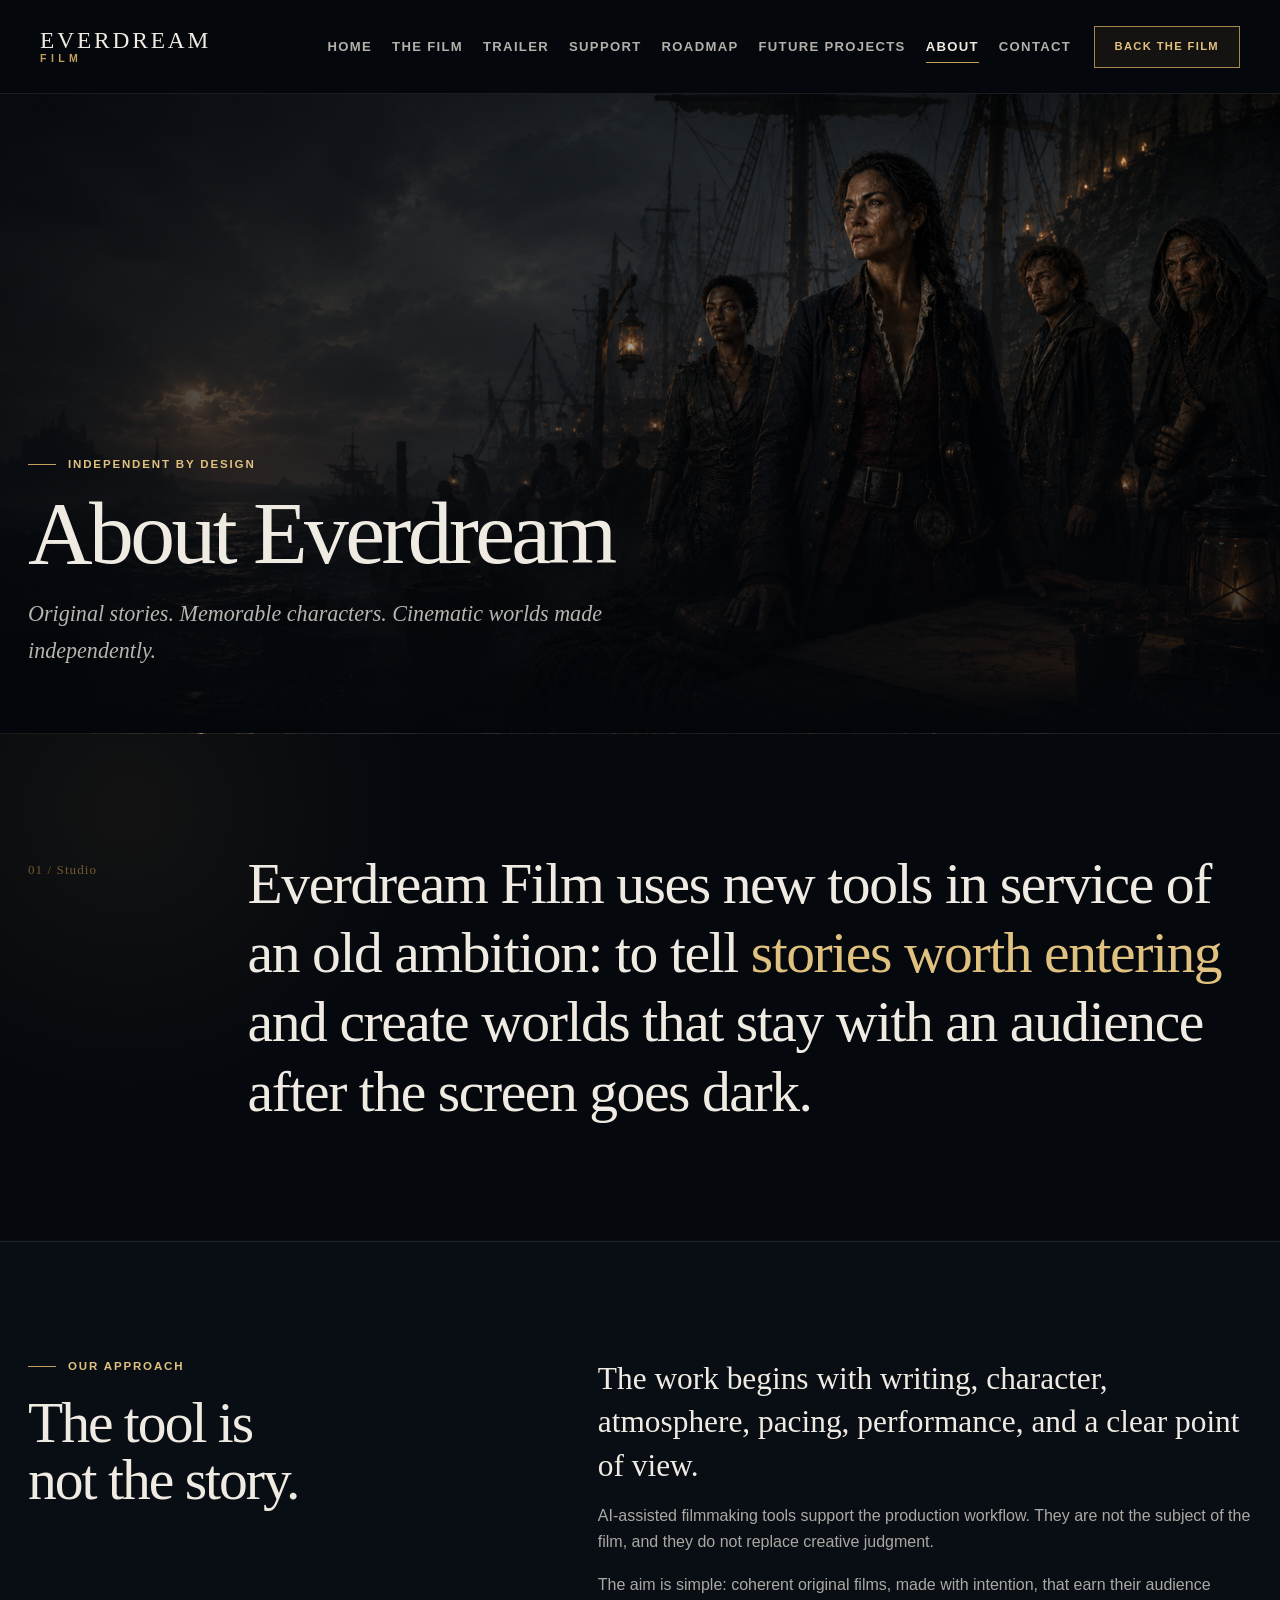
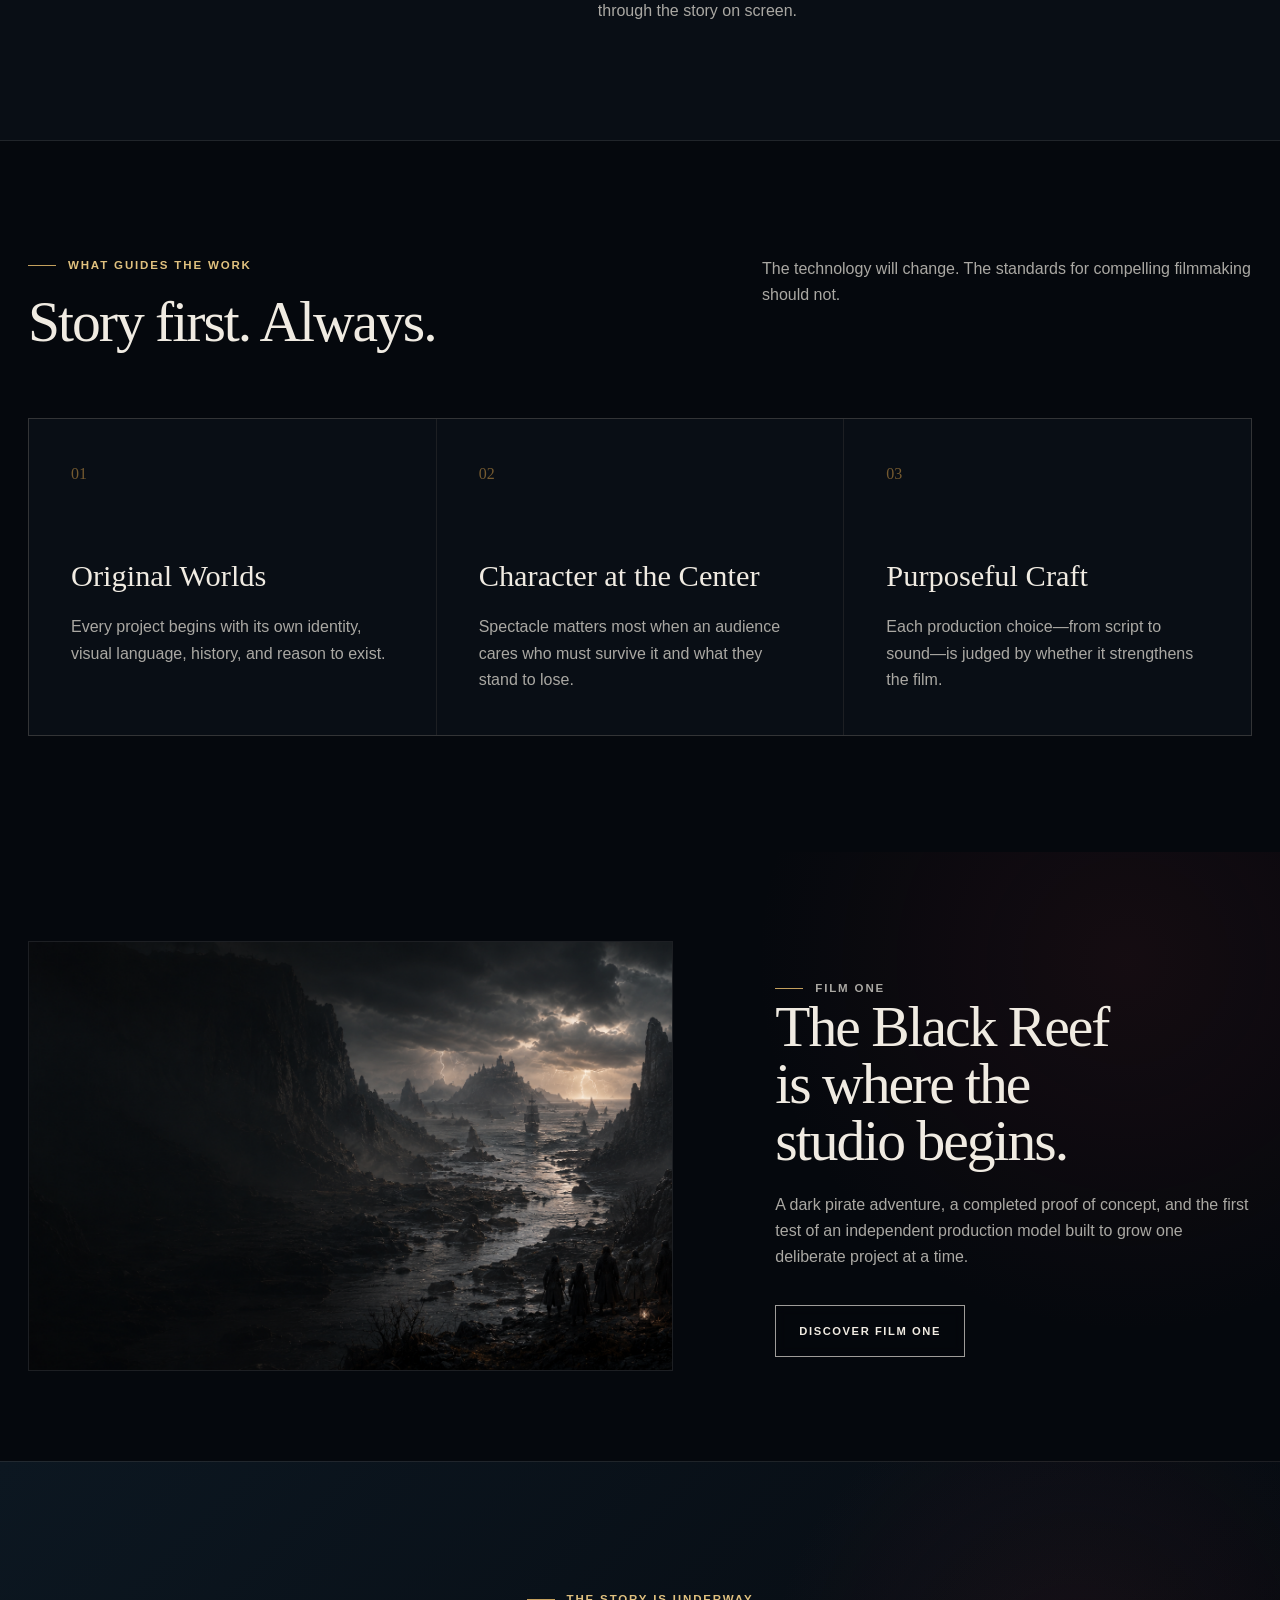
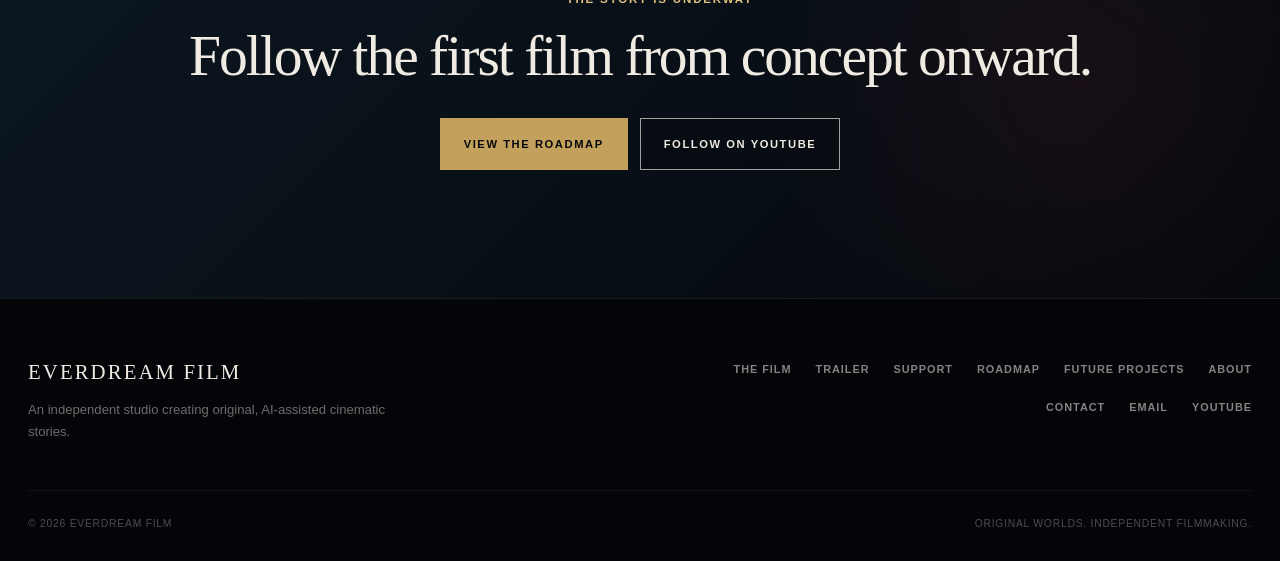
==== commit dad50761: "Update form" ====
--- a/about.html
+++ b/about.html
@@ -5,9 +5,21 @@
     <meta name="viewport" content="width=device-width, initial-scale=1">
     <meta name="description" content="Everdream Film is an independent studio focused on original AI-assisted cinematic storytelling, characters, and worlds.">
     <meta name="theme-color" content="#05080d">
+    <link rel="canonical" href="https://everdreamfilm.com/about.html">
+    <meta property="og:type" content="website">
+    <meta property="og:site_name" content="Everdream Film">
+    <meta property="og:title" content="About | Everdream Film">
+    <meta property="og:description" content="An independent film studio focused on original stories, memorable characters, and cinematic worlds.">
+    <meta property="og:url" content="https://everdreamfilm.com/about.html">
+    <meta property="og:image" content="https://everdreamfilm.com/assets/images/hero-black-reef.png">
+    <meta property="og:image:alt" content="The crew of The Black Reef on a storm-darkened dock">
+    <meta name="twitter:card" content="summary_large_image">
+    <meta name="twitter:title" content="About | Everdream Film">
+    <meta name="twitter:description" content="An independent film studio focused on original stories, memorable characters, and cinematic worlds.">
+    <meta name="twitter:image" content="https://everdreamfilm.com/assets/images/hero-black-reef.png">
     <title>About | Everdream Film</title>
-    <link rel="stylesheet" href="css/styles.css">
-    <script src="js/main.js" defer></script>
+    <link rel="stylesheet" href="css/styles.css?v=20260814-1">
+    <script src="js/main.js?v=20260814-1" defer></script>
   </head>
   <body>
     <a class="skip-link" href="#main-content">Skip to content</a>
@@ -90,14 +102,14 @@
         <div class="shell closing-cta__inner">
           <p class="eyebrow">The story is underway</p>
           <h2 class="section-title" id="about-cta-title">Follow the first film from concept onward.</h2>
-          <div class="button-row"><a class="button button--primary" href="roadmap.html">View the Roadmap</a><a class="button button--ghost" href="https://www.youtube.com/@EverdreamAI">Follow on YouTube</a></div>
+          <div class="button-row"><a class="button button--primary" href="roadmap.html">View the Roadmap</a><a class="button button--ghost" href="https://www.youtube.com/@EverdreamAI" target="_blank" rel="noopener noreferrer">Follow on YouTube</a></div>
         </div>
       </section>
     </main>
 
     <footer class="site-footer">
       <div class="shell">
-        <div class="footer-top"><div><p class="footer-title">Everdream Film</p><p class="footer-copy">An independent studio creating original, AI-assisted cinematic stories.</p></div><ul class="footer-nav" aria-label="Footer navigation"><li><a href="film.html">The Film</a></li><li><a href="trailer.html">Trailer</a></li><li><a href="support.html">Support</a></li><li><a href="roadmap.html">Roadmap</a></li><li><a href="projects.html">Future Projects</a></li><li><a href="about.html">About</a></li><li><a href="contact.html">Contact</a></li><li><a href="https://www.youtube.com/@EverdreamAI">YouTube</a></li></ul></div>
+        <div class="footer-top"><div><p class="footer-title">Everdream Film</p><p class="footer-copy">An independent studio creating original, AI-assisted cinematic stories.</p></div><ul class="footer-nav" aria-label="Footer navigation"><li><a href="film.html">The Film</a></li><li><a href="trailer.html">Trailer</a></li><li><a href="support.html">Support</a></li><li><a href="roadmap.html">Roadmap</a></li><li><a href="projects.html">Future Projects</a></li><li><a href="about.html">About</a></li><li><a href="contact.html">Contact</a></li><li><a href="mailto:everdreamfilm@hotmail.com">Email</a></li><li><a href="https://www.youtube.com/@EverdreamAI" target="_blank" rel="noopener noreferrer">YouTube</a></li></ul></div>
         <div class="footer-bottom"><span>© <span data-current-year>2026</span> Everdream Film</span><span>Original worlds. Independent filmmaking.</span></div>
       </div>
     </footer>
--- a/css/styles.css
+++ b/css/styles.css
@@ -43,6 +43,8 @@
   overflow: hidden;
 }
 
+body.dialog-open { overflow: hidden; }
+
 img,
 video {
   display: block;
@@ -352,6 +354,15 @@
   background: var(--gold-light);
 }
 
+.button--disabled,
+.button--disabled:hover {
+  border-color: rgba(196, 160, 93, 0.58);
+  background: rgba(196, 160, 93, 0.58);
+  color: var(--ink);
+  cursor: default;
+  transform: none;
+}
+
 .button--ghost {
   border-color: rgba(240, 235, 226, 0.66);
   background: rgba(5, 8, 13, 0.22);
@@ -383,9 +394,9 @@
 .text-link:hover { gap: 16px; border-color: var(--gold-light); }
 
 .text-link--crew {
-  min-height: 36px;
-  padding: 3px 2px 7px;
-  border-bottom-color: rgba(224, 193, 127, 0.72);
+  min-height: 44px;
+  padding: 10px 15px;
+  border: 1px solid rgba(224, 193, 127, 0.5);
   letter-spacing: 0.14em;
 }
 
@@ -396,6 +407,7 @@
 
 .text-link--crew:hover {
   border-color: var(--gold-light);
+  background: rgba(196, 160, 93, 0.07);
 }
 
 .text-link--crew:hover::after {
@@ -503,7 +515,68 @@
 .home-hero .button-row { margin-top: 40px; }
 .home-hero .button { min-height: 58px; padding: 15px 29px; }
 
-.home-trailer { background: #070b11; }
+.home-concept-film {
+  position: relative;
+  overflow: hidden;
+  border-top: 1px solid var(--line-soft);
+  border-bottom: 1px solid var(--line-soft);
+  background:
+    radial-gradient(circle at 86% 0%, rgba(104, 33, 40, 0.12), transparent 28%),
+    #070b11;
+}
+
+.concept-film__intro {
+  display: grid;
+  grid-template-columns: minmax(0, 0.88fr) minmax(320px, 0.72fr);
+  gap: clamp(44px, 8vw, 120px);
+  align-items: end;
+  max-width: 1200px;
+}
+
+.concept-film__heading .section-title { max-width: 680px; }
+
+.concept-film__copy {
+  max-width: 610px;
+  padding-bottom: 6px;
+  color: var(--muted);
+  font-size: clamp(1rem, 1.3vw, 1.12rem);
+}
+
+.concept-film__copy p { margin: 0; }
+.concept-film__copy p + p { margin-top: 16px; color: rgba(240, 235, 226, 0.58); font-size: 0.91em; }
+.concept-film__copy em { color: var(--paper); font-family: var(--serif); font-style: italic; }
+
+.concept-film-frame {
+  position: relative;
+  width: 100%;
+  margin-top: clamp(38px, 5vw, 66px);
+  overflow: hidden;
+  border: 1px solid rgba(196, 160, 93, 0.26);
+  background: #020408;
+  box-shadow: 0 34px 100px rgba(0, 0, 0, 0.46);
+  aspect-ratio: 16 / 9;
+}
+
+.concept-film-frame::before {
+  position: absolute;
+  top: 0;
+  right: 10%;
+  left: 10%;
+  z-index: 1;
+  height: 1px;
+  background: linear-gradient(90deg, transparent, rgba(224, 193, 127, 0.55), transparent);
+  content: "";
+  pointer-events: none;
+}
+
+.concept-film-frame iframe {
+  display: block;
+  width: 100%;
+  height: 100%;
+  border: 0;
+}
+
+.concept-film__youtube { margin-top: 25px; }
 
 .js .home-page .reveal-section {
   opacity: 0;
@@ -543,36 +616,33 @@
 .trailer-poster:hover img { transform: scale(1.015); }
 .trailer-poster:hover::after { background: linear-gradient(0deg, rgba(3, 6, 10, 0.66), transparent 34%); }
 
-.play-button {
+.screening-mark {
   position: absolute;
   top: 50%;
   left: 50%;
   z-index: 3;
-  display: grid;
-  width: 88px;
-  height: 88px;
-  place-items: center;
-  border: 1px solid rgba(224, 193, 127, 0.9);
-  border-radius: 50%;
-  background: rgba(3, 6, 10, 0.42);
+  display: inline-flex;
+  min-height: 52px;
+  align-items: center;
+  gap: 12px;
+  padding: 13px 20px;
+  border: 1px solid rgba(224, 193, 127, 0.78);
+  background: rgba(3, 6, 10, 0.68);
+  color: var(--paper);
   box-shadow: 0 10px 38px rgba(0, 0, 0, 0.35);
   transform: translate(-50%, -50%);
-  transition: background var(--ease), transform var(--ease);
+  font-size: 0.69rem;
+  font-weight: 750;
+  letter-spacing: 0.12em;
+  text-transform: uppercase;
+  white-space: nowrap;
+  transition: background var(--ease), border-color var(--ease), transform var(--ease);
   backdrop-filter: blur(5px);
 }
 
-.play-button::after {
-  width: 0;
-  height: 0;
-  margin-left: 5px;
-  border-top: 9px solid transparent;
-  border-bottom: 9px solid transparent;
-  border-left: 15px solid var(--gold-light);
-  content: "";
-}
-
-.trailer-poster:hover .play-button {
-  background: rgba(196, 160, 93, 0.2);
+.trailer-poster:hover .screening-mark {
+  border-color: var(--gold-light);
+  background: rgba(3, 6, 10, 0.82);
   transform: translate(-50%, -50%) scale(1.06);
 }
 
@@ -589,12 +659,13 @@
 
 .crew-grid {
   display: grid;
-  grid-template-columns: repeat(3, 1fr);
+  grid-template-columns: repeat(12, minmax(0, 1fr));
   gap: 18px;
 }
 
 .crew-card {
   position: relative;
+  grid-column: span 4;
   overflow: hidden;
   border: 1px solid var(--line-soft);
   background: var(--navy);
@@ -624,7 +695,7 @@
   transform: translateY(-4px);
 }
 
-.crew-card img {
+.crew-card > img {
   width: 100%;
   aspect-ratio: 4 / 5;
   object-fit: cover;
@@ -633,12 +704,50 @@
   transition: filter var(--ease), transform 600ms ease;
 }
 
-.crew-card:hover img {
+.crew-card:hover > img,
+.crew-card:hover .crew-card__triptych img {
   filter: saturate(1) contrast(1.03);
   transform: scale(1.015);
 }
 
-.crew-card--rat img { object-position: center; }
+.crew-card--rat > img { object-position: center; }
+
+.crew-card--adventurers {
+  display: grid;
+  grid-column: 1 / -1;
+  grid-template-columns: minmax(0, 1.8fr) minmax(280px, 0.7fr);
+}
+
+.crew-card__triptych {
+  display: grid;
+  min-height: 500px;
+  grid-template-columns: repeat(3, minmax(0, 1fr));
+  overflow: hidden;
+}
+
+.crew-card__triptych img {
+  width: 100%;
+  height: 100%;
+  min-width: 0;
+  object-fit: cover;
+  object-position: center 22%;
+  filter: saturate(0.88) contrast(1.03);
+  transition: filter var(--ease), transform 600ms ease;
+}
+
+.crew-card--adventurers .crew-card__body {
+  display: flex;
+  flex-direction: column;
+  justify-content: flex-end;
+  border-top: 0;
+  border-left: 1px solid var(--line-soft);
+}
+
+.crew-card--adventurers .crew-card__body::before {
+  top: auto;
+  bottom: 0;
+  left: 26px;
+}
 
 .crew-card__body {
   position: relative;
@@ -707,6 +816,25 @@
 .character-dialog::backdrop {
   background: rgba(2, 4, 7, 0.82);
   backdrop-filter: blur(8px);
+}
+
+.character-dialog[open] { animation: dialog-fade 220ms ease both; }
+.character-dialog[open]::backdrop { animation: backdrop-fade 220ms ease both; }
+.character-dialog[open] .character-dialog__surface { animation: dialog-rise 320ms ease both; }
+
+@keyframes dialog-fade {
+  from { opacity: 0; }
+  to { opacity: 1; }
+}
+
+@keyframes backdrop-fade {
+  from { background: rgba(2, 4, 7, 0); }
+  to { background: rgba(2, 4, 7, 0.82); }
+}
+
+@keyframes dialog-rise {
+  from { opacity: 0; transform: translateY(14px); }
+  to { opacity: 1; transform: translateY(0); }
 }
 
 .character-dialog__surface {
@@ -875,13 +1003,18 @@
   content: "";
 }
 
+.film-world__inner {
+  position: relative;
+  z-index: 2;
+  display: grid;
+  min-height: inherit;
+  grid-template-columns: minmax(340px, 590px) minmax(0, 1fr);
+  align-items: end;
+  padding-block: clamp(48px, 9%, 88px);
+}
+
 .film-world__copy {
-  position: absolute;
-  right: 0;
-  bottom: clamp(48px, 9%, 88px);
-  left: 0;
-  z-index: 2;
-  padding-right: 52%;
+  grid-column: 1;
 }
 
 .film-world__copy .section-title { max-width: 640px; font-size: clamp(2.8rem, 5.2vw, 5.6rem); }
@@ -893,7 +1026,7 @@
   font-size: 1.06rem;
 }
 
-.crew-grid--film { grid-template-columns: repeat(3, 1fr); }
+.crew-grid--film { grid-template-columns: repeat(12, minmax(0, 1fr)); }
 
 .film-stakes {
   display: grid;
@@ -927,24 +1060,6 @@
 .stakes-list span { color: var(--gold-dark); font-family: var(--serif); }
 .stakes-list p { margin: 0; color: var(--muted); }
 
-.lore-grid {
-  display: grid;
-  grid-template-columns: repeat(3, 1fr);
-  gap: 1px;
-  border: 1px solid var(--line-soft);
-  background: var(--line-soft);
-}
-
-.lore-card {
-  min-height: 260px;
-  padding: 34px;
-  background: var(--ink-soft);
-}
-
-.lore-card__number { color: var(--gold-dark); font-family: var(--serif); font-size: 1.25rem; }
-.lore-card h3 { margin: 50px 0 11px; font-family: var(--serif); font-size: 1.8rem; font-weight: 400; }
-.lore-card p { margin: 0; color: var(--muted); font-size: 0.92rem; }
-
 /* Interior page heroes */
 .page-hero {
   position: relative;
@@ -987,6 +1102,7 @@
 
 /* Trailer page */
 .trailer-stage { position: relative; }
+.trailer-stage .concept-film-frame { margin-top: 0; }
 
 .trailer-stage__frame {
   position: relative;
@@ -1000,8 +1116,10 @@
 .trailer-stage__frame::after {
   position: absolute;
   inset: 0;
-  background: rgba(3, 6, 10, 0.06);
+  z-index: 1;
+  background: linear-gradient(0deg, rgba(3, 6, 10, 0.88), transparent 48%);
   content: "";
+  pointer-events: none;
 }
 
 .trailer-stage__frame img {
@@ -1009,6 +1127,48 @@
   height: 100%;
   object-fit: cover;
 }
+
+.screening-status {
+  position: absolute;
+  right: clamp(20px, 4vw, 52px);
+  bottom: clamp(20px, 4vw, 46px);
+  left: clamp(20px, 4vw, 52px);
+  z-index: 2;
+  max-width: 620px;
+}
+
+.screening-status__label {
+  margin: 0 0 10px;
+  color: var(--gold-light);
+  font-size: 0.7rem;
+  font-weight: 750;
+  letter-spacing: 0.13em;
+  text-transform: uppercase;
+}
+
+.screening-status h2 {
+  margin: 0;
+  font-family: var(--serif);
+  font-size: clamp(2rem, 4.3vw, 4.2rem);
+  font-weight: 400;
+  line-height: 1;
+}
+
+.screening-status a {
+  display: inline-flex;
+  gap: 10px;
+  margin-top: 18px;
+  padding-bottom: 3px;
+  border-bottom: 1px solid var(--gold-dark);
+  color: var(--gold-light);
+  font-size: 0.68rem;
+  font-weight: 750;
+  letter-spacing: 0.12em;
+  text-transform: uppercase;
+  transition: gap var(--ease), border-color var(--ease);
+}
+
+.screening-status a:hover { gap: 15px; border-color: var(--gold-light); }
 
 .trailer-meta {
   display: grid;
@@ -1029,20 +1189,52 @@
 /* Support */
 .support-summary {
   display: grid;
-  grid-template-columns: 1.1fr 0.9fr;
+  grid-template-columns: repeat(3, minmax(0, 1fr));
   gap: 1px;
   border: 1px solid var(--line-soft);
   background: var(--line-soft);
 }
 
-.support-summary__main,
-.support-summary__status { padding: clamp(34px, 5vw, 62px); background: var(--ink-soft); }
-
-.funding-amount { margin: 10px 0 0; font-family: var(--serif); font-size: clamp(4rem, 7.5vw, 6.8rem); font-weight: 400; line-height: 1; }
-.funding-label { margin: 10px 0 0; color: var(--muted); font-size: 0.75rem; letter-spacing: 0.08em; text-transform: uppercase; }
-.status-mark { display: grid; width: 44px; height: 44px; place-items: center; margin-bottom: 28px; border: 1px solid var(--gold); border-radius: 50%; color: var(--gold-light); }
-.support-summary__status h2 { margin: 0; font-family: var(--serif); font-size: 2rem; font-weight: 400; }
-.support-summary__status p { margin: 10px 0 0; color: var(--muted); }
+.support-milestone {
+  position: relative;
+  min-height: 300px;
+  padding: clamp(30px, 4vw, 50px);
+  overflow: hidden;
+  background: var(--ink-soft);
+}
+
+.support-milestone--complete::after {
+  position: absolute;
+  right: -38px;
+  bottom: -68px;
+  width: 190px;
+  height: 190px;
+  border: 1px solid rgba(196, 160, 93, 0.12);
+  border-radius: 50%;
+  content: "";
+}
+
+.support-milestone__label {
+  margin: 0;
+  color: var(--gold);
+  font-size: 0.68rem;
+  font-weight: 750;
+  letter-spacing: 0.12em;
+  text-transform: uppercase;
+}
+
+.support-milestone__value {
+  margin: 34px 0 0;
+  font-family: var(--serif);
+  font-size: clamp(1.8rem, 3.2vw, 3rem);
+  line-height: 1.05;
+}
+
+.support-milestone > p:last-child { margin: 16px 0 0; color: var(--muted); }
+.support-milestone .status-mark { display: inline-grid; width: 34px; height: 34px; margin: 0 8px 0 0; vertical-align: 0.12em; font-family: var(--sans); font-size: 0.82rem; }
+
+.funding-amount { margin: 25px 0 0; font-family: var(--serif); font-size: clamp(4rem, 7.5vw, 6.8rem); font-weight: 400; line-height: 1; }
+.status-mark { place-items: center; border: 1px solid var(--gold); border-radius: 50%; color: var(--gold-light); }
 
 .tier-grid { display: grid; grid-template-columns: repeat(2, 1fr); gap: 16px; }
 .tier-card {
@@ -1055,6 +1247,7 @@
   transition: border-color var(--ease), transform var(--ease);
 }
 .tier-card:hover { border-color: var(--gold-dark); transform: translateY(-3px); }
+.tier-card--patron { border-color: rgba(196, 160, 93, 0.3); background: linear-gradient(145deg, rgba(196, 160, 93, 0.05), transparent 42%), var(--ink-soft); }
 .tier-card--featured { grid-column: 1 / -1; min-height: 0; border-color: rgba(196, 160, 93, 0.42); background: radial-gradient(circle at 90% 10%, rgba(104, 33, 40, 0.18), transparent 32%), var(--ink-soft); }
 .tier-card__amount { margin: 0; color: var(--gold-light); font-family: var(--serif); font-size: 2.2rem; line-height: 1; }
 .tier-card h3 { margin: 17px 0 10px; font-family: var(--serif); font-size: 1.8rem; font-weight: 400; }
@@ -1076,10 +1269,14 @@
 }
 .support-note h2 { margin: 0; font-family: var(--serif); font-size: 2.1rem; font-weight: 400; line-height: 1.1; }
 .support-note p { margin: 0; color: var(--muted); }
+.support-note a { color: var(--gold-light); border-bottom: 1px solid var(--gold-dark); }
+.support-note a:hover { border-color: var(--gold-light); }
 
 /* Roadmap */
 .roadmap { position: relative; margin: 0; padding: 0; list-style: none; }
-.roadmap::before { position: absolute; top: 18px; bottom: 18px; left: 18px; width: 1px; background: linear-gradient(var(--gold), var(--gold-dark) 52%, var(--line-soft)); content: ""; }
+.roadmap::before { position: absolute; top: 18px; bottom: 18px; left: 18px; width: 1px; background: var(--line-soft); content: ""; }
+.roadmap::after { position: absolute; top: 18px; left: 18px; width: 1px; height: 0; background: linear-gradient(var(--gold-light), var(--gold-dark)); content: ""; transition: height 900ms ease; }
+.roadmap.is-visible::after { height: 44%; }
 .roadmap__step { position: relative; display: grid; grid-template-columns: 76px minmax(240px, 0.72fr) minmax(220px, 0.48fr); gap: clamp(20px, 4vw, 54px); padding: 0 0 clamp(38px, 4.5vw, 58px); }
 .roadmap__step:last-child { padding-bottom: 0; }
 .roadmap__marker { position: relative; z-index: 2; display: grid; width: 37px; height: 37px; place-items: center; border: 1px solid var(--gold-dark); border-radius: 50%; background: var(--ink); color: var(--gold-light); font-size: 0.63rem; transition: background var(--ease), box-shadow var(--ease), transform var(--ease); }
@@ -1091,8 +1288,13 @@
 .roadmap__toggle { align-self: start; display: flex; min-height: 44px; align-items: center; justify-content: space-between; gap: 20px; padding: 10px 0 12px; border: 0; border-bottom: 1px solid var(--line); background: transparent; color: var(--gold-light); font-size: 0.68rem; font-weight: 700; letter-spacing: 0.12em; text-transform: uppercase; cursor: pointer; transition: border-color var(--ease), color var(--ease); }
 .roadmap__toggle:hover { border-color: var(--gold-light); color: var(--paper); }
 .roadmap__toggle-mark { font-family: var(--serif); font-size: 1.3rem; font-weight: 400; }
-.roadmap__detail { grid-column: 2 / -1; margin-top: -18px; padding: 24px 0 0; border-top: 1px solid var(--line-soft); }
+.roadmap__detail { grid-column: 2 / -1; margin-top: -18px; padding: 24px 0 0; border-top: 1px solid var(--line-soft); animation: detail-reveal 240ms ease both; }
 .roadmap__detail p { max-width: 720px; margin: 0; color: var(--muted); }
+
+@keyframes detail-reveal {
+  from { opacity: 0; transform: translateY(-5px); }
+  to { opacity: 1; transform: translateY(0); }
+}
 
 /* Future projects */
 .film-card-grid { display: grid; grid-template-columns: repeat(2, 1fr); gap: 18px; }
@@ -1186,112 +1388,78 @@
   color: var(--paper);
 }
 
-.contact-placeholder-note { max-width: 290px; margin: 16px 0 0; color: rgba(240, 235, 226, 0.46); font-size: 0.78rem; }
-
-.contact-options { border-top: 1px solid var(--line-soft); }
-.contact-option { position: relative; padding: clamp(34px, 5vw, 58px) 0; border-bottom: 1px solid var(--line-soft); }
-.contact-option__index { position: absolute; top: 18px; right: 0; color: rgba(240, 235, 226, 0.05); font-family: var(--serif); font-size: clamp(4rem, 7vw, 6.5rem); line-height: 1; }
-.contact-option h2 { max-width: 520px; margin: 0; font-family: var(--serif); font-size: clamp(2rem, 3.5vw, 3.3rem); font-weight: 400; line-height: 1.04; }
-.contact-option > p:not(.eyebrow) { max-width: 580px; margin: 18px 0 0; color: var(--muted); }
-.contact-option .button { margin-top: 28px; }
+.contact-categories {
+  margin: 28px 0 0;
+  padding: 22px 0 0;
+  border-top: 1px solid var(--line-soft);
+  color: var(--muted);
+  font-size: 0.82rem;
+  list-style: none;
+}
+
+.contact-categories li { position: relative; padding-left: 17px; }
+.contact-categories li + li { margin-top: 7px; }
+.contact-categories li::before { position: absolute; top: 0.78em; left: 0; width: 6px; height: 1px; background: var(--gold-dark); content: ""; }
 
 .contact-form-panel {
-  padding: clamp(32px, 5vw, 58px);
+  position: relative;
+  padding: clamp(30px, 5vw, 58px);
   border: 1px solid var(--line-soft);
-  background: var(--ink-soft);
+  background:
+    radial-gradient(circle at 100% 0%, rgba(196, 160, 93, 0.07), transparent 30%),
+    var(--ink-soft);
+  box-shadow: 0 28px 80px rgba(0, 0, 0, 0.22);
 }
 
 .contact-form-title {
+  max-width: 560px;
   margin: 0;
   font-family: var(--serif);
-  font-size: clamp(2rem, 3.5vw, 3.2rem);
+  font-size: clamp(2.45rem, 4.5vw, 4.15rem);
   font-weight: 400;
   line-height: 1;
 }
 
-.contact-form-availability {
-  margin: 0 0 13px;
-  color: var(--gold-light);
-  font-size: 0.7rem;
+.contact-form-intro {
+  max-width: 590px;
+  margin: 18px 0 0;
+  color: var(--muted);
+}
+
+.contact-form { position: relative; margin-top: clamp(32px, 5vw, 48px); }
+.contact-form__fields { display: grid; gap: 22px; }
+.form-grid { display: grid; grid-template-columns: repeat(2, minmax(0, 1fr)); gap: 18px; }
+.form-field { display: grid; gap: 9px; }
+
+.form-field label {
+  color: rgba(240, 235, 226, 0.76);
+  font-size: 0.72rem;
   font-weight: 700;
-  letter-spacing: 0.12em;
-  text-transform: uppercase;
-}
-
-.contact-form-intro {
-  max-width: 560px;
-  margin: 16px 0 32px;
-  color: var(--muted);
-}
-
-.contact-form {
-  position: relative;
-}
-
-.contact-form__fields {
-  min-width: 0;
-  margin: 0;
-  padding: 0;
-  border: 0;
-}
-
-.contact-form__fields:disabled {
-  opacity: 0.58;
-}
-
-.form-grid {
-  display: grid;
-  grid-template-columns: repeat(2, 1fr);
-  gap: 22px;
-}
-
-.form-field {
-  margin-bottom: 24px;
-}
-
-.form-field label {
-  display: block;
-  margin-bottom: 9px;
-  color: rgba(240, 235, 226, 0.78);
-  font-size: 0.78rem;
-  font-weight: 650;
-  letter-spacing: 0.08em;
+  letter-spacing: 0.09em;
   text-transform: uppercase;
 }
 
 .form-field input,
 .form-field textarea {
   width: 100%;
-  border: 1px solid rgba(240, 235, 226, 0.18);
+  border: 1px solid rgba(240, 235, 226, 0.16);
   border-radius: 0;
-  background: rgba(5, 8, 13, 0.64);
+  background: rgba(3, 6, 10, 0.64);
   color: var(--paper);
   font: inherit;
   transition: border-color var(--ease), background var(--ease), box-shadow var(--ease);
 }
 
-.form-field input {
-  min-height: 52px;
-  padding: 11px 14px;
-}
-
-.form-field textarea {
-  min-height: 180px;
-  padding: 13px 14px;
-  resize: vertical;
-}
-
+.form-field input { min-height: 54px; padding: 12px 15px; }
+.form-field textarea { min-height: 190px; padding: 14px 15px; line-height: 1.55; resize: vertical; }
 .form-field input:hover,
-.form-field textarea:hover {
-  border-color: rgba(196, 160, 93, 0.48);
-}
-
+.form-field textarea:hover { border-color: rgba(224, 193, 127, 0.38); }
 .form-field input:focus,
 .form-field textarea:focus {
   border-color: var(--gold);
-  outline: none;
-  background: rgba(5, 8, 13, 0.9);
-  box-shadow: 0 0 0 2px rgba(196, 160, 93, 0.14);
+  outline: 0;
+  background: rgba(3, 6, 10, 0.9);
+  box-shadow: 0 0 0 3px rgba(196, 160, 93, 0.12);
 }
 
 .form-honeypot {
@@ -1302,34 +1470,21 @@
   overflow: hidden;
 }
 
-.contact-submit {
-  min-width: 190px;
-  cursor: pointer;
-}
-
-.contact-submit:disabled {
-  cursor: not-allowed;
-  opacity: 0.65;
-}
+.contact-form__submit { margin-top: 27px; }
+.contact-form__submit:disabled { cursor: wait; opacity: 0.68; transform: none; }
 
 .form-status {
   margin: 22px 0 0;
-  padding: 12px 15px;
-  border-left: 2px solid;
+  padding: 13px 16px;
+  border-left: 2px solid var(--gold-dark);
+  background: rgba(196, 160, 93, 0.07);
+  color: rgba(240, 235, 226, 0.86);
   font-size: 0.91rem;
 }
 
-.form-status--success {
-  border-color: var(--gold);
-  background: rgba(196, 160, 93, 0.08);
-  color: var(--paper);
-}
-
-.form-status--error {
-  border-color: #a85158;
-  background: rgba(104, 33, 40, 0.14);
-  color: #efc9cb;
-}
+.form-status[hidden] { display: none; }
+.form-status--error { border-left-color: #a84e55; background: rgba(104, 33, 40, 0.13); }
+.form-status a { color: var(--gold-light); text-decoration: underline; text-decoration-color: rgba(224, 193, 127, 0.45); text-underline-offset: 3px; }
 
 /* Closing callout and footer */
 .closing-cta {
@@ -1354,7 +1509,7 @@
 .footer-nav a:hover { color: var(--gold-light); }
 .footer-bottom { display: flex; justify-content: space-between; gap: 20px; padding-top: 24px; border-top: 1px solid rgba(240, 235, 226, 0.06); color: rgba(240, 235, 226, 0.31); font-size: 0.65rem; letter-spacing: 0.07em; text-transform: uppercase; }
 
-@media (max-width: 1180px) {
+@media (max-width: 1250px) {
   :root { --header-height: 78px; }
   .menu-toggle { display: block; }
   .site-nav {
@@ -1380,16 +1535,23 @@
   .site-nav__link { font-family: var(--serif); font-size: clamp(1.45rem, 4.3vw, 2.2rem); font-weight: 400; letter-spacing: 0; text-transform: none; }
   .site-nav__link::after { bottom: -3px; }
   .back-film { min-height: 48px; padding-inline: 20px; }
-  .crew-grid { grid-template-columns: repeat(2, 1fr); }
-  .crew-grid--film { grid-template-columns: repeat(2, 1fr); }
+  .crew-grid,
+  .crew-grid--film { grid-template-columns: repeat(2, minmax(0, 1fr)); }
+  .crew-card { grid-column: auto; }
+  .crew-card--adventurers { grid-column: 1 / -1; }
   .principles-grid { grid-template-columns: 1fr 1fr; }
   .principle:last-child { grid-column: 1 / -1; }
-  .lore-grid { grid-template-columns: 1fr; }
-  .lore-card { min-height: 0; }
-  .lore-card h3 { margin-top: 30px; }
   .film-stakes { grid-template-columns: 1fr; }
   .film-stakes__art { min-height: 520px; }
   .character-dialog__surface { grid-template-columns: minmax(250px, 0.7fr) minmax(0, 1.3fr); }
+}
+
+@media (max-width: 900px) {
+  .film-world__inner {
+    grid-template-columns: minmax(0, 620px) minmax(0, 1fr);
+  }
+  .concept-film__intro { grid-template-columns: 1fr; gap: 24px; }
+  .contact-layout { grid-template-columns: 1fr; gap: 45px; }
 }
 
 @media (max-width: 760px), (max-device-width: 760px) {
@@ -1416,6 +1578,8 @@
   .section-heading .text-link { align-self: flex-start; }
   .section-title { font-size: clamp(2.35rem, 12vw, 3.6rem); }
   .section-heading__copy { max-width: 100%; }
+  .concept-film__copy { max-width: 620px; }
+  .concept-film-frame { margin-top: 34px; }
   .intro-grid,
   .support-summary,
   .support-note,
@@ -1426,12 +1590,15 @@
   .trailer-stage__frame { aspect-ratio: 4 / 3; }
   .trailer-poster img,
   .trailer-stage__frame img { object-position: center; }
-  .play-button { width: 68px; height: 68px; }
+  .screening-mark { min-height: 46px; padding: 11px 14px; font-size: 0.61rem; }
   .trailer-poster__meta { right: 14px; bottom: 11px; font-size: 0.62rem; }
 
   .crew-grid { grid-template-columns: 1fr 1fr; gap: 10px; }
   .crew-grid--film { grid-template-columns: 1fr 1fr; }
-  .crew-card img { aspect-ratio: 3 / 4; object-position: center 20%; }
+  .crew-card > img { aspect-ratio: 3 / 4; object-position: center 20%; }
+  .crew-card--adventurers { grid-template-columns: 1fr; }
+  .crew-card__triptych { min-height: 430px; }
+  .crew-card--adventurers .crew-card__body { border-top: 1px solid var(--line-soft); border-left: 0; }
   .crew-card__body { padding: 19px 16px 21px; }
   .crew-card__body::before { left: 16px; }
   .crew-card h3 { font-size: 1.3rem; }
@@ -1455,7 +1622,7 @@
   .film-world { min-height: 590px; max-height: none; }
   .film-world > img { object-position: 71% center; }
   .film-world::after { background: linear-gradient(0deg, rgba(3, 6, 10, 0.95), transparent 72%); }
-  .film-world__copy { bottom: 42px; padding-right: 0; }
+  .film-world__inner { grid-template-columns: 1fr; padding-block: 42px; }
   .film-world__copy p:last-child { font-size: 0.95rem; }
 
   .page-hero { min-height: 420px; background-position: center !important; }
@@ -1469,9 +1636,22 @@
   .trailer-meta { grid-template-columns: 1fr; }
   .meta-item { border-right: 0; border-bottom: 1px solid var(--line-soft); }
   .meta-item:last-child { border-bottom: 0; }
+  .screening-status {
+    right: 0;
+    bottom: 0;
+    left: 0;
+    max-width: none;
+    padding: 20px;
+    border-top: 1px solid var(--line);
+    background: rgba(3, 6, 10, 0.82);
+  }
+  .screening-status__label { margin-bottom: 6px; font-size: 0.59rem; }
+  .screening-status h2 { font-size: clamp(1.8rem, 9vw, 2.5rem); }
+  .screening-status a { margin-top: 11px; font-size: 0.59rem; }
 
   .tier-grid { grid-template-columns: 1fr; }
   .tier-card--featured { grid-column: auto; }
+  .support-milestone { min-height: 235px; }
 
   .roadmap__step { grid-template-columns: 50px 1fr; gap: 14px; padding-bottom: 48px; }
   .roadmap__stage,
@@ -1492,10 +1672,9 @@
   .contact-hero { min-height: 390px; background-position: 58% center; }
   .contact-hero__inner { padding-top: 84px; padding-bottom: 55px; }
   .contact-layout { grid-template-columns: 1fr; gap: 45px; }
-  .contact-form-panel { padding: 28px 22px; }
-  .form-grid { grid-template-columns: 1fr; gap: 0; }
-  .contact-submit { width: 100%; }
-
+  .form-grid { grid-template-columns: 1fr; gap: 22px; }
+  .contact-form-panel { padding: 28px 22px 32px; }
+  .contact-form__submit { width: 100%; }
   .character-dialog { width: calc(100% - 24px); max-height: calc(100dvh - 24px); overflow-y: auto; }
   .character-dialog__surface { grid-template-columns: 1fr; min-height: 0; }
   .character-dialog__portrait { height: min(46dvh, 380px); }
@@ -1513,7 +1692,8 @@
 @media (max-width: 420px), (max-device-width: 420px) {
   .crew-grid { grid-template-columns: 1fr; }
   .crew-grid--film { grid-template-columns: 1fr; }
-  .crew-card img { aspect-ratio: 4 / 5; }
+  .crew-card > img { aspect-ratio: 4 / 5; }
+  .crew-card__triptych { min-height: 380px; }
 }
 
 @media (max-width: 760px) and (max-height: 700px) {
@@ -1527,4 +1707,9 @@
   html { scroll-behavior: auto; }
   *, *::before, *::after { scroll-behavior: auto !important; transition-duration: 0.01ms !important; }
   .js .home-page .reveal-section { opacity: 1; transform: none; }
-}
+  .character-dialog,
+  .character-dialog::backdrop,
+  .character-dialog__surface,
+  .roadmap__detail { animation: none !important; }
+  .roadmap::after { transition: none; }
+}
